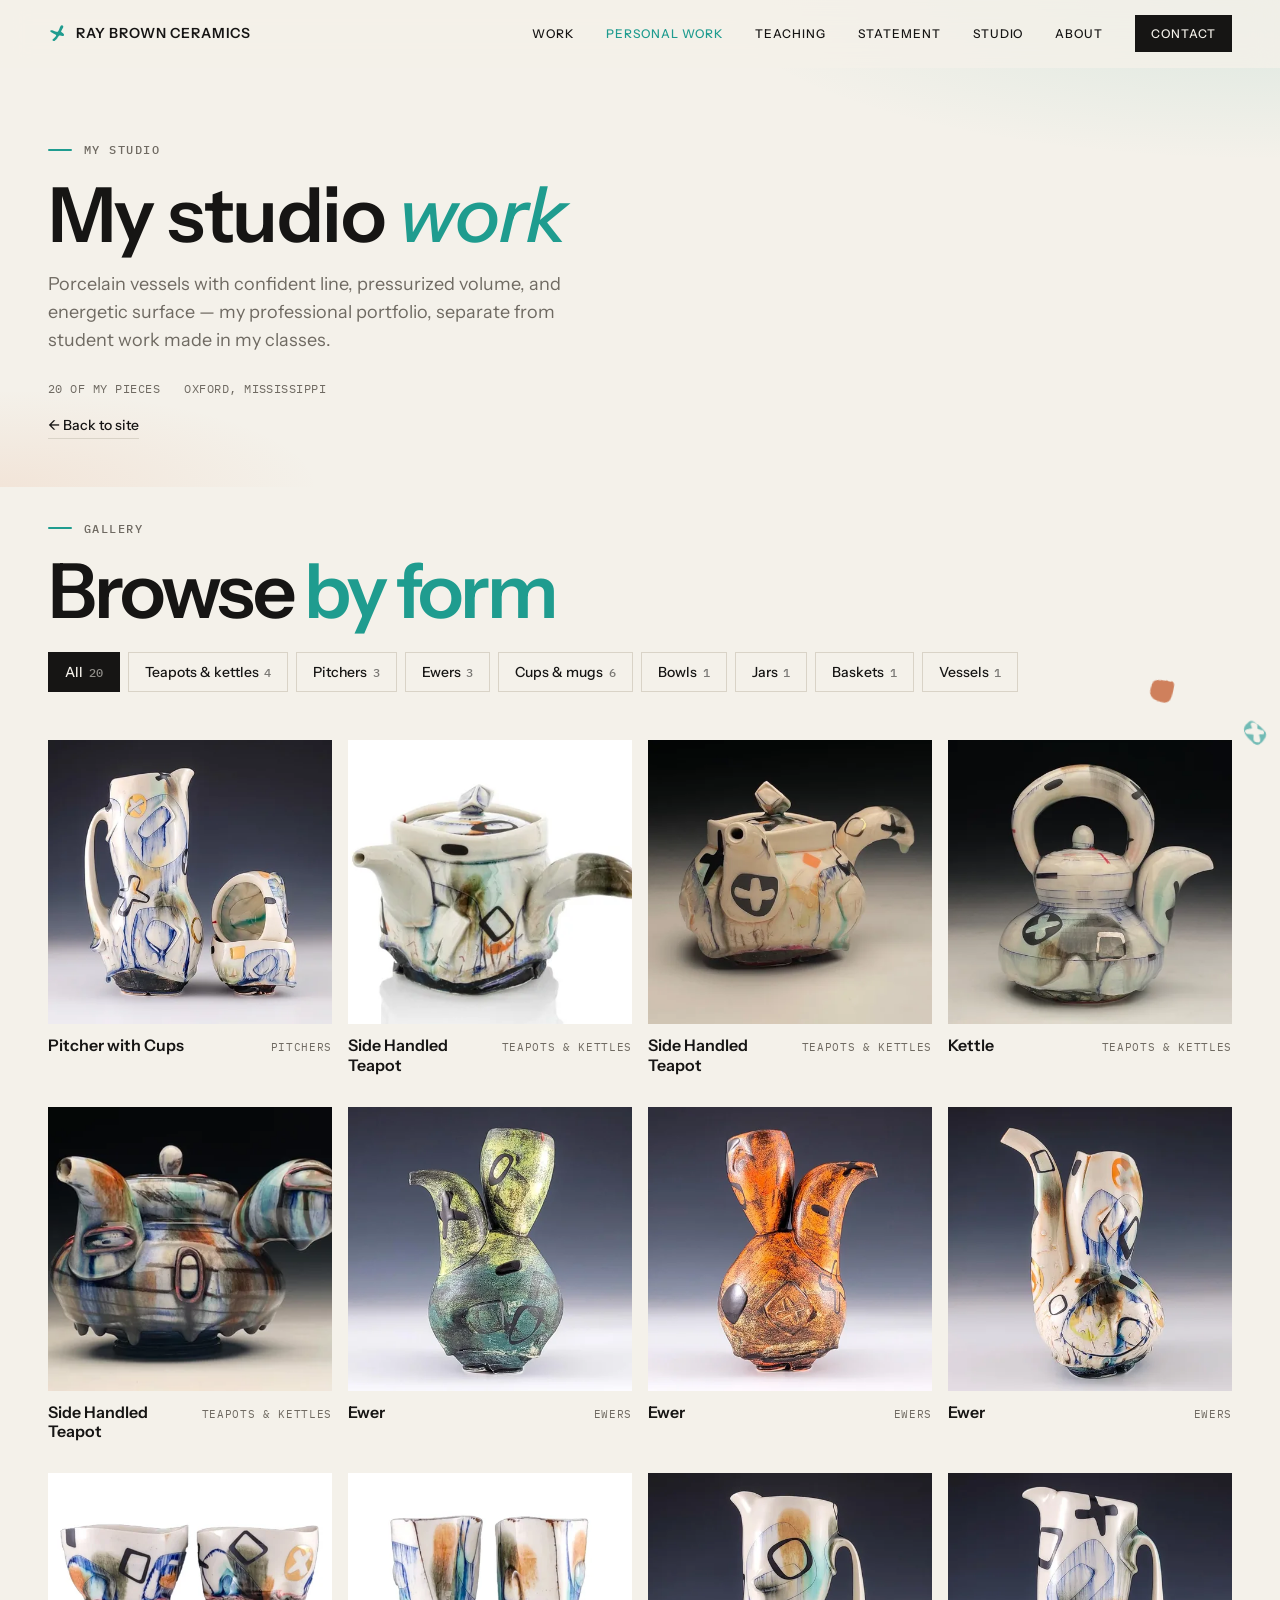
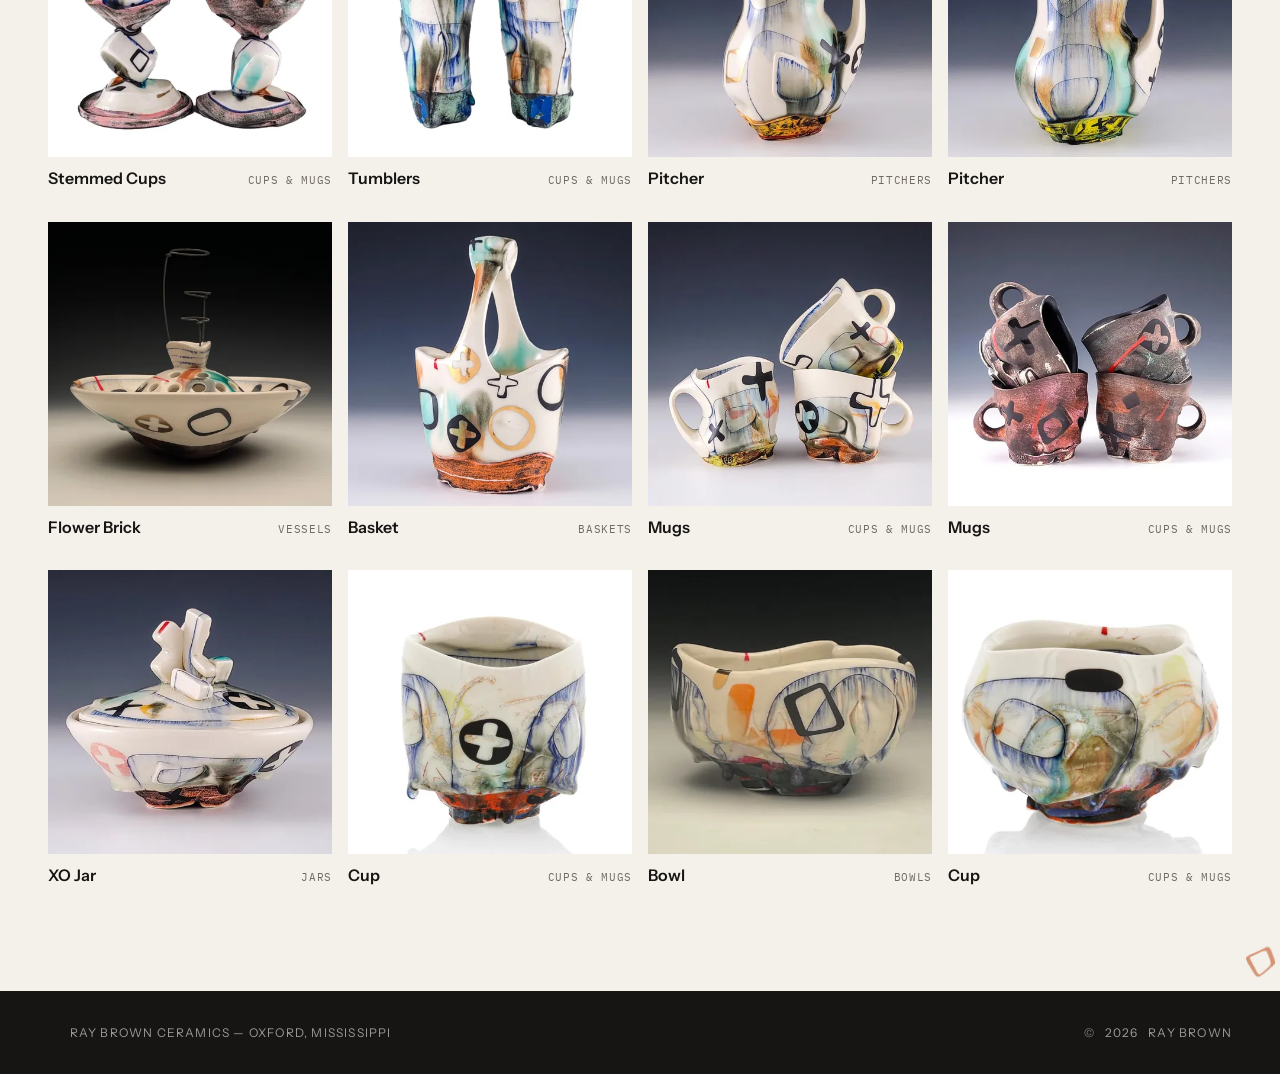
==== personal-work.html @ 922a2c8d "fix: point canonical and social meta at raybrownceramics.com Replace Vercel demo absolute URLs with " ====
<!DOCTYPE html>
<html lang="en">
  <head>
    <meta charset="utf-8" />
    <meta name="viewport" content="width=device-width, initial-scale=1" />
    <title>Personal Work — Ray Brown Ceramics</title>
    <meta name="description" content="My studio pottery — porcelain teapots, pitchers, ewers, cups, and vessels. Not student work. Oxford, Mississippi." />
    <link rel="canonical" href="https://www.raybrownceramics.com/personal-work.html" />
    <link rel="icon" href="favicon.ico" sizes="48x48" />
    <link rel="icon" href="assets/icons/favicon.svg" type="image/svg+xml" />
    <link rel="apple-touch-icon" href="assets/icons/apple-touch-icon.png" />
    <link rel="manifest" href="site.webmanifest" />
    <meta name="theme-color" content="#f4f1ea" />
    <meta property="og:type" content="website" />
    <meta property="og:site_name" content="Ray Brown Ceramics" />
    <meta property="og:title" content="Personal Work — Ray Brown Ceramics" />
    <meta property="og:description" content="My studio pottery — porcelain teapots, pitchers, ewers, cups, and vessels. Not student work. Oxford, Mississippi." />
    <meta property="og:url" content="https://www.raybrownceramics.com/personal-work.html" />
    <meta property="og:image" content="https://www.raybrownceramics.com/assets/social/og-image.jpg" />
    <meta name="twitter:card" content="summary_large_image" />
    <meta name="twitter:image" content="https://www.raybrownceramics.com/assets/social/og-image.jpg" />
    <link rel="preconnect" href="https://fonts.googleapis.com" />
    <link rel="preconnect" href="https://fonts.gstatic.com" crossorigin />
    <link
      href="https://fonts.googleapis.com/css2?family=Instrument+Sans:wght@400;500;600;700&family=IBM+Plex+Mono:wght@400;500&display=swap"
      rel="stylesheet"
    />
    <link rel="stylesheet" href="css/tokens.css" />
    <link rel="stylesheet" href="css/base.css" />
    <link rel="stylesheet" href="css/layout.css" />
    <link rel="stylesheet" href="css/work.css" />
    <link rel="stylesheet" href="css/sections.css" />
    <link rel="stylesheet" href="css/portfolio.css" />
    <link rel="stylesheet" href="css/motion.css" />
    <link rel="stylesheet" href="css/mobile.css" />
  </head>
  <body data-portfolio-page="personal">
    <svg width="0" height="0" class="sr-only" aria-hidden="true">
      <symbol id="icon-arrow-ne" viewBox="0 0 24 24">
        <path d="M7 17 17 7M9 7h8v8" fill="none" stroke="currentColor" stroke-width="2" stroke-linecap="square" />
      </symbol>
      <symbol id="icon-arrow-left" viewBox="0 0 24 24">
        <path d="M19 12H5m6-6-6 6 6 6" fill="none" stroke="currentColor" stroke-width="2" stroke-linecap="square" />
      </symbol>
      <symbol id="icon-arrow-right" viewBox="0 0 24 24">
        <path d="M5 12h14m-6-6 6 6-6 6" fill="none" stroke="currentColor" stroke-width="2" stroke-linecap="square" />
      </symbol>
      <symbol id="icon-close" viewBox="0 0 24 24">
        <path d="m6 6 12 12M18 6 6 18" fill="none" stroke="currentColor" stroke-width="2" stroke-linecap="square" />
      </symbol>
      <symbol id="ig-glyph" viewBox="0 0 24 24">
        <rect x="2.5" y="2.5" width="19" height="19" rx="5.5" fill="none" stroke="currentColor" stroke-width="2" />
        <circle cx="12" cy="12" r="4.4" fill="none" stroke="currentColor" stroke-width="2" />
        <circle cx="17.6" cy="6.4" r="1.25" fill="currentColor" />
      </symbol>
    </svg>

    <header class="site-header">
      <a class="brand" href="/">
        <svg class="mark" aria-hidden="true"><use href="assets/marks/marks.svg#rb-cross-1" /></svg>
        Ray Brown Ceramics
      </a>
      <button
        class="nav-toggle"
        type="button"
        aria-expanded="false"
        aria-controls="site-nav"
        aria-label="Open menu"
      >
        <span class="nav-toggle-bars" aria-hidden="true"></span>
      </button>
      <nav class="site-nav" id="site-nav" aria-label="Primary">
        <a href="/#work">Work</a>
        <a href="personal-work.html" class="is-current" aria-current="page">Personal Work</a>
        <a href="student-work.html">Teaching</a>
        <a href="/#statement">Statement</a>
        <a href="/#studio">Studio</a>
        <a href="/#about">About</a>
        <a class="nav-cta" href="/#contact">Contact</a>
      </nav>
    </header>

    <main id="top">
      <section class="portfolio-hero" aria-label="My studio work">
        <div class="section-inner">
          <p class="kicker reveal">My studio</p>
          <h1 class="portfolio-hero-title reveal">My studio <em>work</em></h1>
          <p class="portfolio-hero-lede reveal">
            Porcelain vessels with confident line, pressurized volume, and energetic
            surface — my professional portfolio, separate from student work made in my
            classes.
          </p>
          <div class="portfolio-meta reveal">
            <span><span data-portfolio-count>—</span> of my pieces</span>
            <span>Oxford, Mississippi</span>
          </div>
          <a class="portfolio-back reveal" href="/">← Back to site</a>
        </div>
      </section>

      <section class="section work portfolio-gallery" id="gallery" data-marks="6">
        <div class="section-inner">
          <div class="section-head">
            <div>
              <p class="kicker reveal">Gallery</p>
              <h2 class="section-title reveal">Browse <em>by form</em></h2>
            </div>
            <div class="filters reveal" role="group" aria-label="Filter personal work by form" data-filters></div>
          </div>
          <ul class="work-grid" data-work-grid></ul>
          <div class="work-progress" aria-hidden="true">
            <span class="work-progress-count" data-work-count>01 / 00</span>
            <span class="work-progress-bar"><span data-work-bar></span></span>
          </div>
        </div>
      </section>
    </main>

    <footer class="site-footer">
      <p>
        <svg class="mark mark--teal" aria-hidden="true"><use href="assets/marks/marks.svg#rb-cross-1" /></svg>
        Ray Brown Ceramics — Oxford, Mississippi
      </p>
      <p>&copy; <span id="year"></span> Ray Brown</p>
    </footer>

    <dialog class="lightbox" data-lightbox aria-label="Piece detail">
      <div class="lightbox-frame">
        <div class="lightbox-media" data-lightbox-media>
          <img data-lightbox-img alt="" />
          <button class="lightbox-btn lightbox-prev" type="button" data-lightbox-prev aria-label="Previous piece"><svg class="icon" aria-hidden="true"><use href="#icon-arrow-left" /></svg></button>
          <button class="lightbox-btn lightbox-next" type="button" data-lightbox-next aria-label="Next piece"><svg class="icon" aria-hidden="true"><use href="#icon-arrow-right" /></svg></button>
        </div>
        <div class="lightbox-info">
          <p class="kicker" data-lightbox-count></p>
          <h3 class="lightbox-title" data-lightbox-title></h3>
          <p class="lightbox-note" data-lightbox-note></p>
          <a class="btn btn-line" data-lightbox-inquire href="#">Inquire about this piece</a>
        </div>
        <button class="lightbox-btn lightbox-close" type="button" data-lightbox-close aria-label="Close"><svg class="icon" aria-hidden="true"><use href="#icon-close" /></svg></button>
      </div>
    </dialog>

    <script>
      document.getElementById("year").textContent = String(new Date().getFullYear());
    </script>
    <script type="module" src="js/portfolio-page.js"></script>
  </body>
</html>
---- css/tokens.css ----
:root {
  /* Porcelain ground + glaze accents sampled from the work */
  --color-cream: #f4f1ea;
  --color-cream-deep: #ebe6dc;
  --color-paper: #fbfaf7;
  --color-stone: #d9d3c7;
  --color-ink: #161514;
  --color-muted: #6f6a62;
  --color-navy: #232939;
  --color-navy-deep: #191d29;
  --color-teal: #1f9c8f;
  --color-teal-bright: #3cc4b4;
  --color-orange: #e0743a;
  --color-ochre: #e3b23c;
  --color-gold: #b8913a;
  --color-accent: var(--color-teal);

  /* Glaze colours sampled from the traced marks */
  --glaze-black: #27252c;
  --glaze-gold: #c4a050;
  --glaze-teal: #5db2ac;
  --glaze-orange: #c76a41;

  /* Studio backdrop from the product photography */
  --backdrop: linear-gradient(180deg, #232939 0%, #5c6277 45%, #a8aab9 72%, #d6d4df 100%);

  --font-sans: "Instrument Sans", "Helvetica Neue", Arial, sans-serif;
  --font-serif: var(--font-sans);
  --font-mono: "IBM Plex Mono", ui-monospace, Menlo, monospace;

  --space-1: 0.25rem;
  --space-2: 0.5rem;
  --space-3: 0.75rem;
  --space-4: 1rem;
  --space-5: 1.5rem;
  --space-6: 2rem;
  --space-7: 3rem;
  --space-8: 4.5rem;
  --space-9: 6.5rem;
  --space-10: 9rem;

  --text-xs: 0.75rem;
  --text-sm: 0.875rem;
  --text-base: 1rem;
  --text-md: 1.125rem;
  --text-lg: 1.375rem;
  --text-xl: clamp(1.6rem, 3vw, 2.1rem);
  --text-2xl: clamp(2.6rem, 6.5vw, 4.75rem);
  --text-hero: clamp(3.6rem, 11vw, 9.5rem);

  --gutter: clamp(1rem, 4vw, 3rem);
  --nav-height: 3.5rem;
  --content-max: 82rem;
  --measure: 36rem;
  --radius: 0px;
  --ease-out: cubic-bezier(0.16, 1, 0.3, 1);
  --duration: 900ms;
}

@media (min-width: 768px) {
  :root {
    --nav-height: 4.25rem;
  }
}
---- css/base.css ----
*,
*::before,
*::after {
  box-sizing: border-box;
}

/* Beat component display rules (e.g. .btn { display: flex }) */
[hidden] {
  display: none !important;
}

html {
  scroll-behavior: smooth;
  scroll-padding-top: var(--nav-height);
  -webkit-text-size-adjust: 100%;
}

@media (prefers-reduced-motion: reduce) {
  html {
    scroll-behavior: auto;
  }
}

body {
  margin: 0;
  min-height: 100vh;
  font-family: var(--font-sans);
  font-size: var(--text-base);
  line-height: 1.6;
  color: var(--color-ink);
  background: var(--color-cream);
  text-rendering: optimizeLegibility;
  -webkit-font-smoothing: antialiased;
  overflow-x: hidden;
}

img {
  display: block;
  max-width: 100%;
  height: auto;
}

a {
  color: inherit;
  text-decoration-thickness: 1px;
  text-underline-offset: 0.22em;
}

button {
  font: inherit;
  color: inherit;
  background: none;
  border: none;
  cursor: pointer;
  padding: 0;
}

h1,
h2,
h3,
p,
blockquote,
figure {
  margin: 0;
  font-weight: 400;
}

em {
  font-style: normal;
}

::selection {
  background: var(--color-teal-bright);
  color: var(--color-ink);
}

:focus-visible {
  outline: 2px solid var(--color-teal);
  outline-offset: 3px;
}

.sr-only {
  position: absolute;
  width: 1px;
  height: 1px;
  padding: 0;
  margin: -1px;
  overflow: hidden;
  clip: rect(0, 0, 0, 0);
  white-space: nowrap;
  border: 0;
}

/* Marks traced from Ray's own underglaze decoration (assets/marks/marks.svg) */
.mark {
  width: 1em;
  height: 1em;
  fill: currentColor;
  flex-shrink: 0;
  overflow: visible;
}

/* Stamp-in: a mark presses in from slightly larger and wipes on like a brush pass */
.mark[data-draw] {
  opacity: 0;
  scale: 1.35;
  clip-path: inset(0 100% 0 0);
  transition:
    opacity 500ms ease var(--draw-delay, 0ms),
    scale 900ms cubic-bezier(0.19, 1, 0.22, 1) var(--draw-delay, 0ms),
    clip-path 800ms cubic-bezier(0.77, 0, 0.18, 1) var(--draw-delay, 0ms);
}

.mark[data-draw].is-drawn {
  opacity: var(--o, 1);
  scale: 1;
  clip-path: inset(-10% -10% -10% -10%);
}

/* Slow drift once stamped — separate `translate` so it never fights transform */
.mark.is-floating {
  animation: mark-float var(--float-dur, 9s) ease-in-out var(--float-delay, 0s) infinite alternate;
}

@keyframes mark-float {
  from { translate: 0 0; }
  to { translate: 0 -10px; }
}

@media (prefers-reduced-motion: reduce) {
  .mark[data-draw] {
    opacity: var(--o, 1);
    scale: 1;
    clip-path: none;
    transition: none;
  }

  .mark.is-floating {
    animation: none;
  }
}

.mark--teal { color: var(--color-teal-bright); }
.mark--orange { color: var(--color-orange); }
.mark--gold { color: var(--color-ochre); }
.mark--ink { color: var(--color-ink); }
.mark--cream { color: var(--color-cream); }
.mark--red { color: #d8392b; }
.mark--navy { color: var(--color-navy); }

/* Scattered mark fields — generated by js/marks.js, kept to the margins */
.mark-field {
  position: absolute;
  inset: 0;
  z-index: 0;
  pointer-events: none;
  overflow: hidden;
}

.mark-field {
  /* free space beside the content column, and the section's own padding */
  --lane: max(var(--gutter), (100% - var(--content-max)) / 2);
  --pad: var(--field-pad, var(--space-9));
}

.mark-field .mark {
  position: absolute;
  width: var(--s);
  height: var(--s);
  opacity: var(--o, 1);
  transform: translate3d(0, calc(var(--shift, 0px) * var(--d)), 0) rotate(calc(var(--r) + var(--spin, 0deg) * var(--d)));
}

.mark-field .mark[data-zone="left"],
.mark-field .mark[data-zone="right"] {
  top: calc(var(--pad) + (100% - 2 * var(--pad)) * var(--gy));
}

.mark-field .mark[data-zone="left"] { left: max(0px, (var(--lane) - var(--s)) * var(--gx)); }
.mark-field .mark[data-zone="right"] { right: max(0px, (var(--lane) - var(--s)) * var(--gx)); }

.mark-field .mark[data-zone="top"],
.mark-field .mark[data-zone="bottom"] {
  left: calc(var(--lane) + (100% - 2 * var(--lane) - var(--s)) * var(--gx));
}

.mark-field .mark[data-zone="top"] { top: calc(0.75rem + (var(--pad) - var(--s) - 1.5rem) * var(--gy)); }
.mark-field .mark[data-zone="bottom"] { bottom: calc(0.75rem + (var(--pad) - var(--s) - 1.5rem) * var(--gy)); }

/* Phones: positions are computed by layoutMarks() so they never touch content */
.mark-field .mark[data-zone="free"] {
  width: calc(var(--s) * 0.8);
  height: calc(var(--s) * 0.8);
}


.mark[hidden] {
  display: none;
}



.has-field {
  position: relative;
  isolation: isolate;
}

.has-field > .section-inner,
.has-field > .hero-inner {
  position: relative;
  z-index: 1;
}

/* Drawn UI icons (arrows, close) — never emoji */
.icon {
  width: 1em;
  height: 1em;
  flex-shrink: 0;
  vertical-align: -0.125em;
}
---- css/layout.css ----
.site-header {
  position: fixed;
  inset: 0 0 auto;
  z-index: 40;
  height: var(--nav-height);
  display: flex;
  align-items: center;
  justify-content: space-between;
  padding: 0 var(--gutter);
  background: color-mix(in srgb, var(--color-cream) 82%, transparent);
  backdrop-filter: blur(14px) saturate(1.2);
  -webkit-backdrop-filter: blur(14px) saturate(1.2);
  border-bottom: 1px solid transparent;
  transition: border-color 400ms ease;
}

.site-header.is-scrolled {
  border-bottom-color: var(--color-stone);
}

.brand {
  display: inline-flex;
  align-items: center;
  gap: 0.6rem;
  font-size: var(--text-sm);
  font-weight: 600;
  letter-spacing: 0.06em;
  text-transform: uppercase;
  text-decoration: none;
}

.brand .mark {
  font-size: 1.15rem;
  color: var(--color-teal);
  transition: transform 600ms var(--ease-out);
}

.brand:hover .mark {
  transform: rotate(90deg);
}

.nav-toggle {
  width: 44px;
  height: 44px;
  display: inline-flex;
  align-items: center;
  justify-content: center;
  margin-right: -0.5rem;
}

.nav-toggle-bars {
  position: relative;
  width: 1.2rem;
  height: 1.5px;
  background: var(--color-ink);
}

.nav-toggle-bars::before,
.nav-toggle-bars::after {
  content: "";
  position: absolute;
  left: 0;
  width: 100%;
  height: 1.5px;
  background: var(--color-ink);
  transition: transform 250ms var(--ease-out);
}

.nav-toggle-bars::before { top: -6px; }
.nav-toggle-bars::after { top: 6px; }

.nav-toggle[aria-expanded="true"] .nav-toggle-bars { background: transparent; }
.nav-toggle[aria-expanded="true"] .nav-toggle-bars::before { transform: translateY(6px) rotate(45deg); }
.nav-toggle[aria-expanded="true"] .nav-toggle-bars::after { transform: translateY(-6px) rotate(-45deg); }

.site-nav {
  position: fixed;
  inset: var(--nav-height) 0 auto;
  background: var(--color-cream);
  border-bottom: 1px solid var(--color-stone);
  padding: var(--space-5) var(--gutter) var(--space-6);
  display: none;
  flex-direction: column;
  gap: var(--space-2);
}

.site-nav.is-open {
  display: flex;
}

.site-nav a {
  font-size: var(--text-sm);
  font-weight: 500;
  letter-spacing: 0.08em;
  text-transform: uppercase;
  text-decoration: none;
  min-height: 44px;
  display: inline-flex;
  align-items: center;
  transition: color 200ms ease;
}

.site-nav a:hover,
.site-nav a.is-current {
  color: var(--color-teal);
}

@media (min-width: 768px) {
  .nav-toggle {
    display: none;
  }

  .site-nav {
    position: static;
    display: flex;
    flex-direction: row;
    align-items: center;
    gap: var(--space-6);
    padding: 0;
    background: transparent;
    border: none;
  }

  .site-nav a {
    min-height: auto;
    font-size: var(--text-xs);
  }

  .site-nav .nav-cta {
    padding: 0.55rem 1rem;
    border-radius: 0;
    background: var(--color-ink);
    color: var(--color-cream);
  }

  .site-nav .nav-cta:hover {
    background: var(--color-teal);
    color: var(--color-cream);
  }
}

.section {
  padding: var(--space-9) var(--gutter);
}

.section-inner {
  max-width: var(--content-max);
  margin: 0 auto;
}

.section-head {
  display: flex;
  flex-wrap: wrap;
  align-items: flex-end;
  justify-content: space-between;
  gap: var(--space-5) var(--space-7);
  margin-bottom: var(--space-7);
}

.kicker {
  display: flex;
  align-items: center;
  gap: var(--space-3);
  font-family: var(--font-mono);
  font-size: var(--text-xs);
  font-weight: 500;
  letter-spacing: 0.12em;
  text-transform: uppercase;
  color: var(--color-muted);
  margin-bottom: var(--space-4);
}

.kicker::before {
  content: "";
  width: 1.5rem;
  height: 2px;
  border-radius: 2px;
  background: var(--color-teal);
}

.section-title {
  font-size: var(--text-2xl);
  font-weight: 600;
  letter-spacing: -0.045em;
  line-height: 0.98;
}

.section-title em {
  color: var(--color-teal);
}

.section-lede {
  max-width: 30rem;
  margin-top: var(--space-4);
  color: var(--color-muted);
}

.btn {
  text-transform: uppercase;
  letter-spacing: 0.08em;
  font-size: var(--text-xs) !important;
  display: inline-flex;
  align-items: center;
  justify-content: center;
  gap: 0.5rem;
  min-height: 48px;
  padding: 0.7rem 1.4rem;
  border-radius: 0;
  border: 1.5px solid var(--color-ink);
  font-size: var(--text-sm);
  font-weight: 500;
  letter-spacing: 0.01em;
  text-decoration: none;
  transition: background 250ms ease, color 250ms ease, border-color 250ms ease, transform 250ms var(--ease-out);
}

.btn:hover {
  transform: translateY(-2px);
}

.btn-solid {
  background: var(--color-ink);
  color: var(--color-cream);
}

.btn-solid:hover {
  background: var(--color-teal);
  border-color: var(--color-teal);
}

.btn-line:hover {
  background: var(--color-ink);
  color: var(--color-cream);
}

.site-footer {
  display: flex;
  flex-wrap: wrap;
  justify-content: space-between;
  gap: var(--space-3);
  padding: var(--space-6) var(--gutter);
  background: var(--color-ink);
  color: color-mix(in srgb, var(--color-cream) 60%, transparent);
  font-size: var(--text-xs);
  letter-spacing: 0.1em;
  text-transform: uppercase;
}

.site-footer p {
  display: inline-flex;
  align-items: center;
  gap: 0.6rem;
}

@media (max-width: 599px) {
  .btn {
    min-height: 44px;
    padding: 0.6rem 1rem;
  }

  .hero-actions {
    flex-wrap: nowrap;
    gap: var(--space-2);
  }

  .hero-actions .btn {
    flex: 1 1 auto;
    white-space: nowrap;
    padding-inline: 0.75rem;
  }

  .section {
    padding-block: var(--space-8);
  }
}
---- css/work.css ----
.filters {
  display: flex;
  flex-wrap: wrap;
  gap: var(--space-2);
}

.filter {
  min-height: 40px;
  padding: 0.45rem 1rem;
  border-radius: 0;
  border: 1.5px solid var(--color-stone);
  font-size: var(--text-sm);
  font-weight: 500;
  transition: border-color 200ms ease, background 200ms ease, color 200ms ease;
}

.filter:hover {
  border-color: var(--color-ink);
}

.filter[aria-pressed="true"] {
  background: var(--color-ink);
  border-color: var(--color-ink);
  color: var(--color-cream);
}

.filter-count {
  font-family: var(--font-mono);
  margin-left: 0.35rem;
  font-size: 0.85em;
  opacity: 0.55;
  font-variant-numeric: tabular-nums;
}

/* Tiles stay ≤ ~400 CSS px so 800px sources render sharp on retina */
.work-grid {
  list-style: none;
  margin: 0;
  padding: 0;
  display: grid;
  grid-template-columns: repeat(auto-fill, minmax(min(100%, 15rem), 1fr));
  gap: var(--space-6) var(--space-4);
}

.work-item[hidden] {
  display: none;
}

.work-more {
  display: none;
  justify-content: center;
  margin-top: var(--space-7);
}

/* First two rows until asked for more (eight pieces at every width) */
.work-grid.is-clipped .work-item:nth-child(n + 9) {
  display: none;
}

.work-grid.is-clipped + .work-more {
  display: flex;
}

@media (min-width: 900px) {
  .work-grid {
    grid-template-columns: repeat(4, minmax(0, 1fr));
  }
}

@media (max-width: 767px) {
  /* Mobile: compact two-up grid, first eight pieces until asked for more */
  .work-grid {
    grid-template-columns: 1fr 1fr;
    gap: var(--space-5) var(--space-3);
  }

  .work-meta {
    flex-direction: column;
    gap: 0.15rem;
    padding-top: var(--space-2);
  }

  .work-title {
    font-size: var(--text-sm);
  }

  .work-thumb::after {
    display: none;
  }

  /* Filters scroll sideways instead of stacking */
  .section-head:has(.filters) {
    margin-bottom: var(--space-5);
  }

  .filters {
    flex-wrap: nowrap;
    overflow-x: auto;
    overflow-y: hidden;
    width: calc(100% + 2 * var(--gutter));
    margin-inline: calc(var(--gutter) * -1);
    padding-inline: var(--gutter);
    scrollbar-width: none;
  }

  .filters::-webkit-scrollbar {
    display: none;
  }

  .filter {
    flex-shrink: 0;
  }
}

.work-card {
  display: block;
  width: 100%;
  text-align: left;
}

.work-thumb {
  position: relative;
  aspect-ratio: 1;
  overflow: hidden;
  border-radius: var(--radius);
  background: var(--backdrop);
}

.work-thumb.is-light {
  background: var(--color-paper);
}

.work-thumb img {
  width: 100%;
  height: 100%;
  object-fit: cover;
  transition: transform 900ms var(--ease-out);
}

.work-thumb.is-light img {
  object-fit: contain;
  padding: 6%;
}

.work-thumb::after {
  content: "View";
  position: absolute;
  right: 0.75rem;
  bottom: 0.75rem;
  padding: 0.35rem 0.8rem;
  border-radius: 0;
  background: var(--color-cream);
  font-size: var(--text-xs);
  font-weight: 500;
  letter-spacing: 0.06em;
  opacity: 0;
  transform: translateY(6px);
  transition: opacity 300ms ease, transform 400ms var(--ease-out);
}

.work-card:hover .work-thumb img,
.work-card:focus-visible .work-thumb img {
  transform: scale(1.045);
}

.work-card:hover .work-thumb::after,
.work-card:focus-visible .work-thumb::after {
  opacity: 1;
  transform: none;
}

.work-meta {
  display: flex;
  justify-content: space-between;
  align-items: baseline;
  gap: var(--space-3);
  padding-top: var(--space-3);
}

.work-title {
  font-weight: 600;
  font-size: var(--text-base);
  line-height: 1.2;
}

.work-cat {
  font-family: var(--font-mono);
  font-size: 0.6875rem;
  letter-spacing: 0.06em;
  text-transform: uppercase;
  color: var(--color-muted);
  white-space: nowrap;
}

/* Lightbox */
.lightbox {
  width: min(100% - 2rem, 70rem);
  max-height: calc(100dvh - 2rem);
  padding: 0;
  border: none;
  border-radius: 4px;
  background: var(--color-cream);
  color: var(--color-ink);
  overflow: visible;
}

.lightbox::backdrop {
  background: rgba(22, 21, 20, 0.82);
  backdrop-filter: blur(6px);
}

.lightbox[open] {
  animation: pop-in 450ms var(--ease-out);
}

.lightbox-frame {
  position: relative;
  display: grid;
  max-height: calc(100dvh - 2rem);
  overflow: auto;
}

.lightbox-media {
  position: relative;
  background: var(--backdrop);
  display: grid;
  place-items: center;
}

.lightbox-media.is-light {
  background: var(--color-paper);
}

.lightbox-media img {
  width: 100%;
  max-width: 800px;
  max-height: min(78dvh, 800px);
  object-fit: contain;
}

.lightbox-info {
  padding: var(--space-6);
  display: flex;
  flex-direction: column;
  align-items: flex-start;
  gap: var(--space-3);
}

.lightbox-info .kicker {
  margin-bottom: 0;
}

.lightbox-title {
  font-weight: 600;
  font-size: var(--text-xl);
  letter-spacing: -0.03em;
  line-height: 1;
}

.lightbox-note {
  color: var(--color-muted);
  margin-bottom: var(--space-4);
}

.lightbox-btn {
  position: absolute;
  z-index: 2;
  width: 44px;
  height: 44px;
  display: grid;
  place-items: center;
  border-radius: 50%;
  background: var(--color-cream);
  color: var(--color-ink);
  font-size: 1.05rem;
  box-shadow: 0 6px 20px -8px rgba(0, 0, 0, 0.4);
  transition: background 200ms ease, color 200ms ease;
}

.lightbox-btn:hover {
  background: var(--color-ink);
  color: var(--color-cream);
}

.lightbox-close { top: 0.75rem; right: 0.75rem; }
.lightbox-prev,
.lightbox-next { top: calc(50% - 22px); }
.lightbox-prev { left: 0.75rem; }
.lightbox-next { right: 0.75rem; }

@media (min-width: 860px) {
  .lightbox-frame {
    grid-template-columns: minmax(0, 1.6fr) minmax(16rem, 1fr);
  }

  .lightbox-info {
    justify-content: flex-end;
    padding: var(--space-7) var(--space-6);
  }
}

@keyframes pop-in {
  from {
    opacity: 0;
    transform: translateY(12px) scale(0.985);
  }
}
---- css/sections.css ----
/* Statement — set on the studio backdrop navy so it reads as one room with the photos */
.statement {
  position: relative;
  background: var(--color-navy);
  color: var(--color-cream);
  overflow: hidden;
}

.statement .section-inner {
  position: relative;
}

.statement .kicker {
  color: color-mix(in srgb, var(--color-cream) 55%, transparent);
}

.statement .kicker::before {
  background: var(--color-teal-bright);
}

.statement-quote {
  max-width: 20ch;
  font-size: clamp(2.2rem, 5.2vw, 4.25rem);
  font-weight: 600;
  line-height: 1.02;
  letter-spacing: -0.045em;
  margin-bottom: var(--space-8);
}

/* Scroll-lit quote: words brighten as the passage moves up the screen */
.statement-quote .word {
  color: color-mix(in srgb, var(--color-cream) 22%, transparent);
  transition: color 450ms ease;
}

.statement-quote .word.is-lit {
  color: var(--color-cream);
}

.statement-quote em .word.is-lit {
  color: var(--color-teal-bright);
}

.statement-quote em {
  color: var(--color-teal-bright);
}

.statement-body {
  display: grid;
  gap: var(--space-5);
  max-width: 64rem;
  margin-left: auto;
  font-size: var(--text-md);
  color: color-mix(in srgb, var(--color-cream) 74%, transparent);
}

@media (min-width: 860px) {
  .statement-body {
    grid-template-columns: 1fr 1fr;
    gap: var(--space-7);
    max-width: 52rem;
  }
}

/* About */
.about {
  background: var(--color-cream-deep);
}

.about-grid {
  display: grid;
  gap: var(--space-8);
}

.about .section-title {
  margin-bottom: var(--space-6);
}

.about-bio {
  max-width: var(--measure);
  display: grid;
  gap: var(--space-4);
  font-size: var(--text-md);
}

.about-media {
  position: relative;
  max-width: 26rem;
  padding-bottom: var(--space-8);
}

.about-portrait img {
  width: 100%;
  border-radius: var(--radius);
  box-shadow: 0 40px 80px -40px rgba(22, 21, 20, 0.45);
}

.about-inset {
  position: absolute;
  right: -2.5rem;
  bottom: 0;
  width: 12rem;
  padding: 0.5rem 0.5rem 0.75rem;
  background: var(--color-paper);
  border-radius: var(--radius);
  box-shadow: 0 24px 50px -24px rgba(22, 21, 20, 0.5);
  transform: rotate(3deg);
}

.about-inset figcaption {
  padding-top: 0.5rem;
  font-size: 0.6875rem;
  line-height: 1.4;
  color: var(--color-muted);
}

.about-mark {
  position: absolute;
  top: -1.25rem;
  left: -1.25rem;
  width: 3rem;
  height: 3rem;
  stroke-width: 3.5;
}

.cv {
  list-style: none;
  margin: var(--space-7) 0 0;
  padding: 0;
}

.cv li {
  display: grid;
  grid-template-columns: 4.5rem 1fr;
  gap: var(--space-4);
  padding: var(--space-4) 0;
  border-top: 1px solid var(--color-stone);
  line-height: 1.4;
  transition: padding-left 400ms var(--ease-out);
}

.cv li:last-child {
  border-bottom: 1px solid var(--color-stone);
}

.cv li:hover {
  padding-left: var(--space-2);
}

.cv-year {
  font-family: var(--font-mono);
  font-size: var(--text-xs);
  font-weight: 500;
  letter-spacing: 0.06em;
  text-transform: uppercase;
  color: var(--color-teal);
  padding-top: 0.2em;
}

@media (max-width: 599px) {
  .about-inset {
    right: 0;
    width: 9.5rem;
  }

  .about-mark {
    left: -0.5rem;
  }
}

@media (min-width: 960px) {
  .about-grid {
    grid-template-columns: minmax(0, 26rem) 1fr;
    gap: var(--space-9);
    align-items: start;
  }

  .about-media {
    position: sticky;
    top: calc(var(--nav-height) + var(--space-6));
  }
}

/* Contact */
.contact {
  text-align: center;
  padding-block: var(--space-10);
}

.contact .kicker {
  justify-content: center;
}

.contact-title {
  font-size: clamp(3.5rem, 11vw, 8rem);
  font-weight: 700;
  letter-spacing: -0.06em;
  line-height: 0.9;
  margin-bottom: var(--space-5);
}

.contact-title em {
  color: var(--color-teal);
}

.contact-copy {
  max-width: 30rem;
  margin: 0 auto var(--space-7);
  color: var(--color-muted);
  font-size: var(--text-md);
}

.contact-email {
  display: inline-block;
  font-weight: 500;
  letter-spacing: -0.03em;
  font-size: clamp(1.5rem, 4.4vw, 2.75rem);
  line-height: 1.1;
  text-decoration: none;
  background: linear-gradient(var(--color-teal-bright), var(--color-teal-bright)) 0 92% / 100% 0.12em no-repeat;
  transition: background-size 500ms var(--ease-out), color 300ms ease;
  overflow-wrap: anywhere;
}

.contact-email:hover {
  background-size: 100% 0.5em;
}

.contact-links {
  display: flex;
  justify-content: center;
  flex-wrap: wrap;
  gap: var(--space-6);
  margin-top: var(--space-7);
  font-size: var(--text-sm);
  font-weight: 500;
  letter-spacing: 0.08em;
  text-transform: uppercase;
}

.contact-links a {
  text-decoration: none;
  min-height: 44px;
  display: inline-flex;
  align-items: center;
}

.contact-links a:hover {
  color: var(--color-teal);
}

/* Kiln mosaic: its own section, visually continuous with Studio on desktop */
.kiln-page {
  background: var(--color-paper);
  padding-top: 0;
}

.kiln-page .kiln {
  margin-top: 0;
}

/* Highlights (CV): continues the About band */
.highlights {
  background: var(--color-cream-deep);
  padding-top: 0;
}

.highlights .section-title {
  margin-bottom: var(--space-6);
}

.highlights .cv {
  margin: 0;
}

@media (min-width: 960px) {
  .highlights .cv {
    columns: 2;
    column-gap: var(--space-8);
  }

  .highlights .cv li {
    break-inside: avoid;
  }
}

.contact-links a {
  gap: 0.5rem;
}

.contact-links a .icon {
  width: 0.85em;
  height: 0.85em;
}

/* These bands sit flush under the previous section on desktop, so there's no
   top padding for marks to live in */
@media (min-width: 768px) {
  .kiln-page .mark[data-zone="top"],
  .highlights .mark[data-zone="top"] {
    display: none;
  }
}
---- css/portfolio.css ----
/* Dedicated Personal / Student portfolio pages */

.portfolio-hero {
  padding: calc(var(--nav-height) + var(--space-8)) var(--gutter) var(--space-7);
  background:
    radial-gradient(ellipse 80% 60% at 100% 0%, color-mix(in srgb, var(--color-teal) 12%, transparent), transparent 55%),
    radial-gradient(ellipse 50% 40% at 0% 100%, color-mix(in srgb, var(--color-orange) 10%, transparent), transparent 50%),
    var(--color-cream);
}

/* Teaching page: cooler band so it doesn’t read like Personal Work */
.portfolio-hero--teaching {
  background:
    radial-gradient(ellipse 70% 55% at 0% 0%, color-mix(in srgb, var(--color-navy) 10%, transparent), transparent 55%),
    radial-gradient(ellipse 55% 45% at 100% 100%, color-mix(in srgb, var(--color-teal) 14%, transparent), transparent 50%),
    var(--color-cream-deep);
}

.portfolio-hero--teaching .portfolio-hero-lede strong {
  font-weight: 600;
  color: var(--color-ink);
}

.portfolio-hero .section-inner {
  max-width: var(--content-max);
  margin: 0 auto;
}

.portfolio-hero-title {
  font-size: var(--text-2xl);
  font-weight: 600;
  letter-spacing: -0.02em;
  line-height: 1.05;
  margin: 0 0 var(--space-4);
}

.portfolio-hero-title em {
  font-style: italic;
  font-weight: 500;
  color: var(--color-teal);
}

.portfolio-hero-lede {
  max-width: 36rem;
  color: var(--color-muted);
  font-size: var(--text-md);
  line-height: 1.55;
  margin: 0 0 var(--space-5);
}

.portfolio-meta {
  display: flex;
  flex-wrap: wrap;
  gap: var(--space-3) var(--space-5);
  font-family: var(--font-mono);
  font-size: var(--text-xs);
  letter-spacing: 0.04em;
  text-transform: uppercase;
  color: var(--color-muted);
}

.portfolio-gallery {
  padding-top: var(--space-6);
  padding-bottom: var(--space-9);
}

.portfolio-gallery .work-more {
  display: none !important;
}

.portfolio-gallery .work-progress {
  display: none;
}

/* Small native embeds: contain, never stretch soft pixels */
.work-thumb.is-native-small {
  display: flex;
  align-items: center;
  justify-content: center;
  background: var(--color-cream-deep);
}

.work-thumb.is-native-small img {
  object-fit: contain;
  width: auto;
  height: auto;
  max-width: 100%;
  max-height: 100%;
}

.lightbox-media.is-native-small {
  display: flex;
  align-items: center;
  justify-content: center;
  background: var(--color-cream-deep);
}

.lightbox-media.is-native-small img {
  object-fit: contain;
  width: auto;
  height: auto;
  max-width: min(100%, 420px);
  max-height: min(70vh, 420px);
}

.portfolio-back {
  display: inline-flex;
  align-items: center;
  gap: 0.4rem;
  margin-top: var(--space-4);
  font-size: var(--text-sm);
  font-weight: 500;
  color: var(--color-ink);
  text-decoration: none;
  border-bottom: 1.5px solid var(--color-stone);
  padding-bottom: 0.1rem;
  transition: border-color 200ms ease;
}

.portfolio-back:hover {
  border-color: var(--color-ink);
}

@media (max-width: 767px) {
  /* Portfolio pages are long galleries — don't force one-section-per-viewport */
  body[data-portfolio-page] main > section {
    min-height: 0;
    justify-content: flex-start;
  }

  .portfolio-hero {
    padding-top: calc(var(--nav-height) + var(--space-6));
    padding-bottom: var(--space-5);
  }

  .portfolio-gallery {
    min-height: auto;
    padding-top: var(--space-5);
  }

  .portfolio-gallery .section-inner {
    padding-bottom: var(--space-7);
  }
}
---- css/motion.css ----
.reveal {
  opacity: 0;
  transform: translateY(1.75rem);
  transition:
    opacity 900ms var(--ease-out),
    transform 1100ms cubic-bezier(0.19, 1, 0.22, 1);
  transition-delay: calc(var(--stagger, 0) * 80ms);
}

.reveal.is-visible {
  opacity: 1;
  transform: none;
}

/* Cards rise into place as they enter the viewport */
.work-item,
.kiln-item,
.reel {
  opacity: 0;
  transform: translateY(2.5rem);
  transition:
    opacity 900ms var(--ease-out),
    transform 1200ms cubic-bezier(0.19, 1, 0.22, 1);
  transition-delay: calc(var(--stagger, 0) * 60ms);
}

.is-visible.work-item,
.is-visible.kiln-item,
.is-visible.reel {
  opacity: 1;
  transform: none;
}

/* Develop: photos resolve from soft and desaturated to sharp, like a print coming up */
img[data-develop] {
  opacity: 0;
  filter: blur(18px) saturate(0.4);
  scale: 1.06;
  transition:
    opacity 700ms ease,
    filter 1300ms cubic-bezier(0.19, 1, 0.22, 1),
    scale 1600ms cubic-bezier(0.19, 1, 0.22, 1),
    transform 900ms cubic-bezier(0.19, 1, 0.22, 1);
}

img[data-develop].is-loaded {
  opacity: 1;
  filter: none;
  scale: 1;
}

/* Placeholder sheen while a photo is still on its way */
.work-thumb,
.hero-tile,
.kiln-thumb,
.reel-poster,
.lightbox-media {
  position: relative;
}

.work-thumb:has(img:not(.is-loaded))::before,
.hero-tile:has(img:not(.is-loaded))::before,
.kiln-thumb:has(img:not(.is-loaded))::before,
.reel-poster:has(img:not(.is-loaded))::before {
  content: "";
  position: absolute;
  inset: 0;
  z-index: 1;
  background: linear-gradient(100deg, transparent 30%, rgba(255, 255, 255, 0.16) 50%, transparent 70%) 0 0 / 250% 100%;
  animation: sheen 1.6s linear infinite;
}

@keyframes sheen {
  from { background-position: 120% 0; }
  to { background-position: -120% 0; }
}

@media (prefers-reduced-motion: reduce) {
  .reveal,
  .work-item,
  .kiln-item,
  .reel,
  img[data-develop] {
    opacity: 1;
    transform: none;
    filter: none;
    scale: 1;
    transition: none;
  }
}
---- css/mobile.css ----
/*
 * Phones: every section is a full-screen page, so the next one never peeks in.
 * Plain native scrolling — no snapping.
 */
@media (max-width: 767px) {
  html {
    scroll-padding-top: 0;
  }

  /* A smaller, airier scale for phones */
  :root {
    --gutter: 1.25rem;
    --nav-height: 3.25rem;
    --text-xs: 0.6875rem;
    --text-sm: 0.8125rem;
    --text-base: 0.9375rem;
    --text-md: 1rem;
    --text-lg: 1.125rem;
    --text-xl: 1.375rem;
  }

  body {
    font-size: var(--text-base);
    line-height: 1.55;
  }

  .brand {
    font-size: 0.75rem;
    gap: 0.5rem;
  }

  .kicker {
    font-size: 0.625rem;
    margin-bottom: var(--space-3);
  }

  .kicker::before {
    width: 1.1rem;
  }

  .btn,
  .hero-actions .btn {
    min-height: 40px;
    padding: 0.5rem 0.95rem;
    font-size: 0.6875rem !important;
    flex: 0 0 auto;
  }

  .ticker {
    padding: 0.65rem 0;
    font-size: 0.625rem;
  }

  .site-footer {
    font-size: 0.625rem;
    padding: var(--space-5) var(--gutter);
  }

  main > section {
    min-height: 100svh;
    display: flex;
    flex-direction: column;
    justify-content: center;
    padding: calc(var(--nav-height) + var(--space-5)) var(--gutter) var(--space-6);
  }

  main > section > .section-inner {
    width: 100%;
  }

  .section-title {
    font-size: clamp(1.85rem, 8.4vw, 2.25rem);
  }

  .hero-title {
    font-size: clamp(2.6rem, 12.5vw, 3.1rem);
    margin-bottom: var(--space-4);
  }

  .hero-lede {
    font-size: var(--text-sm);
    max-width: 19rem;
  }

  .section-head {
    margin-bottom: var(--space-5);
  }

  /* Hero fills the first screen with the ticker pinned to its foot */
  .hero {
    min-height: calc(100svh - 2.2rem);
    justify-content: space-between;
    padding-bottom: var(--space-5);
  }

  /* copy and strip sit together, centred in the first screen */
  .hero-inner {
    flex: 1;
    align-content: center;
    gap: var(--space-8);
  }

  .hero-marks .mark[data-zone="free"] {
    width: 2.2rem;
    height: 2.2rem;
  }

  .hero-wall {
    --tile: 9rem;
  }

  .hero-marks {
    display: block;
  }


  /* Selected work: one piece per slide */
  .work .section-head {
    margin-bottom: var(--space-4);
  }

  .work-grid,
  .work-grid.is-clipped {
    display: grid;
    grid-template-columns: none;
    grid-auto-flow: column;
    grid-auto-columns: 66vw;
    gap: var(--space-3);
    /* sideways only: vertical swipes always go to the page */
    overflow-x: auto;
    overflow-y: hidden;
    overscroll-behavior-x: contain;
    touch-action: pan-x pan-y;
    scroll-snap-type: x mandatory;
    scroll-padding-inline: var(--gutter);
    width: calc(100% + 2 * var(--gutter));
    margin-inline: calc(var(--gutter) * -1);
    padding-inline: var(--gutter);
    scrollbar-width: none;
  }

  .work-grid::-webkit-scrollbar {
    display: none;
  }

  .work-grid.is-clipped .work-item:nth-child(n + 9) {
    display: block;
  }

  /* fade only inside the slider — a slide-up would make it taller than its frame */
  .work-item,
  .work-item.is-visible {
    scroll-snap-align: start;
    transform: none;
  }

  .work-item[hidden] {
    display: none !important;
  }

  .work-meta {
    flex-direction: row;
    padding-top: var(--space-3);
  }

  .work-title {
    font-size: var(--text-sm);
  }

  .filter {
    min-height: 32px;
    padding: 0.3rem 0.75rem;
    font-size: 0.75rem;
  }

  .work-grid.is-clipped + .work-more,
  .work-more {
    display: none;
  }

  .work-progress {
    display: flex;
    align-items: center;
    gap: var(--space-4);
    margin-top: var(--space-5);
  }

  .work-progress-count {
    font-family: var(--font-mono);
    font-size: var(--text-xs);
    font-variant-numeric: tabular-nums;
    color: var(--color-muted);
  }

  .work-progress-bar {
    flex: 1;
    height: 2px;
    background: var(--color-stone);
    overflow: hidden;
  }

  .work-progress-bar span {
    display: block;
    height: 100%;
    width: 100%;
    background: var(--color-ink);
    transform-origin: left;
    transform: scaleX(var(--progress, 0.05));
    transition: transform 300ms var(--ease-out);
  }

  /* Statement */
  .statement-quote {
    font-size: clamp(1.55rem, 7vw, 1.9rem);
    line-height: 1.12;
    margin-bottom: var(--space-5);
  }

  .statement-body {
    font-size: var(--text-sm);
    gap: var(--space-3);
  }

  /* Studio page: compact header, square player, thumbnail strip */
  .studio .section-lede {
    display: none;
  }

  .studio .section-head {
    align-items: center;
    gap: var(--space-3);
    margin-bottom: var(--space-4);
  }

  .ig-follow {
    padding: 0.4rem 0.65rem;
    gap: var(--space-2);
  }

  .ig-follow .ig-glyph {
    width: 1.15rem;
    height: 1.15rem;
  }

  .ig-follow-text strong {
    font-size: var(--text-sm);
  }

  .ig-follow-text span {
    font-size: 0.625rem;
  }

  .ig-follow-arrow {
    margin-left: 0;
  }

  .reel-feature {
    aspect-ratio: auto;
    height: min(66vw, 100svh - 27rem);
  }

  .kiln-page {
    background: var(--color-paper);
  }

  .reel-feature-caption {
    font-size: var(--text-md);
  }

  .reel-play {
    width: 56px;
    height: 56px;
    margin: -28px 0 0 -28px;
  }

  .reel-item {
    width: 3.6rem !important;
  }

  .kiln-mosaic {
    gap: 6px;
  }

  .kiln-ig {
    padding: var(--space-4);
  }

  .kiln-ig .ig-glyph {
    width: 1.6rem;
    height: 1.6rem;
  }

  .kiln-ig strong {
    font-size: var(--text-md);
  }

  .kiln-ig-arrow {
    top: var(--space-4);
    right: var(--space-4);
    width: 1rem;
    height: 1rem;
  }

  /* About page: portrait crop + bio; CV gets its own page */
  .about-grid {
    gap: var(--space-5);
  }

  .about-media {
    max-width: none;
    padding-bottom: 0;
  }

  .about-portrait img {
    aspect-ratio: 16 / 10;
    object-fit: cover;
    object-position: 50% 22%;
  }

  .about-inset,
  .about-mark {
    display: none;
  }

  .about .section-title {
    margin-bottom: var(--space-4);
  }

  .about-bio {
    font-size: 0.8125rem;
    gap: var(--space-3);
  }

  .highlights {
    padding-top: calc(var(--nav-height) + var(--space-5));
  }

  .highlights .section-title {
    margin-bottom: var(--space-4);
  }

  .highlights .cv li {
    padding: 0.45rem 0;
    font-size: 0.75rem;
    line-height: 1.35;
    grid-template-columns: 3rem 1fr;
  }

  .cv-year {
    font-size: 0.625rem;
  }

  /* Contact shares the last screen with the footer */
  .contact {
    min-height: calc(100svh - 4.5rem);
  }

  .contact-title {
    font-size: clamp(2.8rem, 14vw, 3.4rem);
  }

  .contact-copy {
    font-size: var(--text-sm);
    margin-bottom: var(--space-6);
  }

  .contact-email {
    font-size: clamp(1.15rem, 5.6vw, 1.4rem);
  }

  .contact-links {
    gap: var(--space-5);
    font-size: 0.6875rem;
    margin-top: var(--space-6);
  }
}

/* Short phones (SE-class): tighten so each page still fits one screen */
@media (max-width: 767px) and (max-height: 700px) {
  main > section {
    padding-top: calc(var(--nav-height) + var(--space-3));
    padding-bottom: var(--space-4);
  }

  .section-title {
    font-size: 2.1rem;
  }

  .kiln-note {
    display: none;
  }

  .kiln-cell:first-child {
    aspect-ratio: 2 / 1;
  }

  .highlights .cv li {
    padding: 0.35rem 0;
    font-size: 0.75rem;
  }

  /* degrees are already in the bio on the previous page */
  .highlights .cv li:nth-last-child(-n + 2) {
    display: none;
  }

  .hero-title {
    font-size: 3.2rem;
  }

  .hero-lede {
    margin-bottom: var(--space-4);
  }

  .about-bio p:last-child {
    display: none;
  }
}
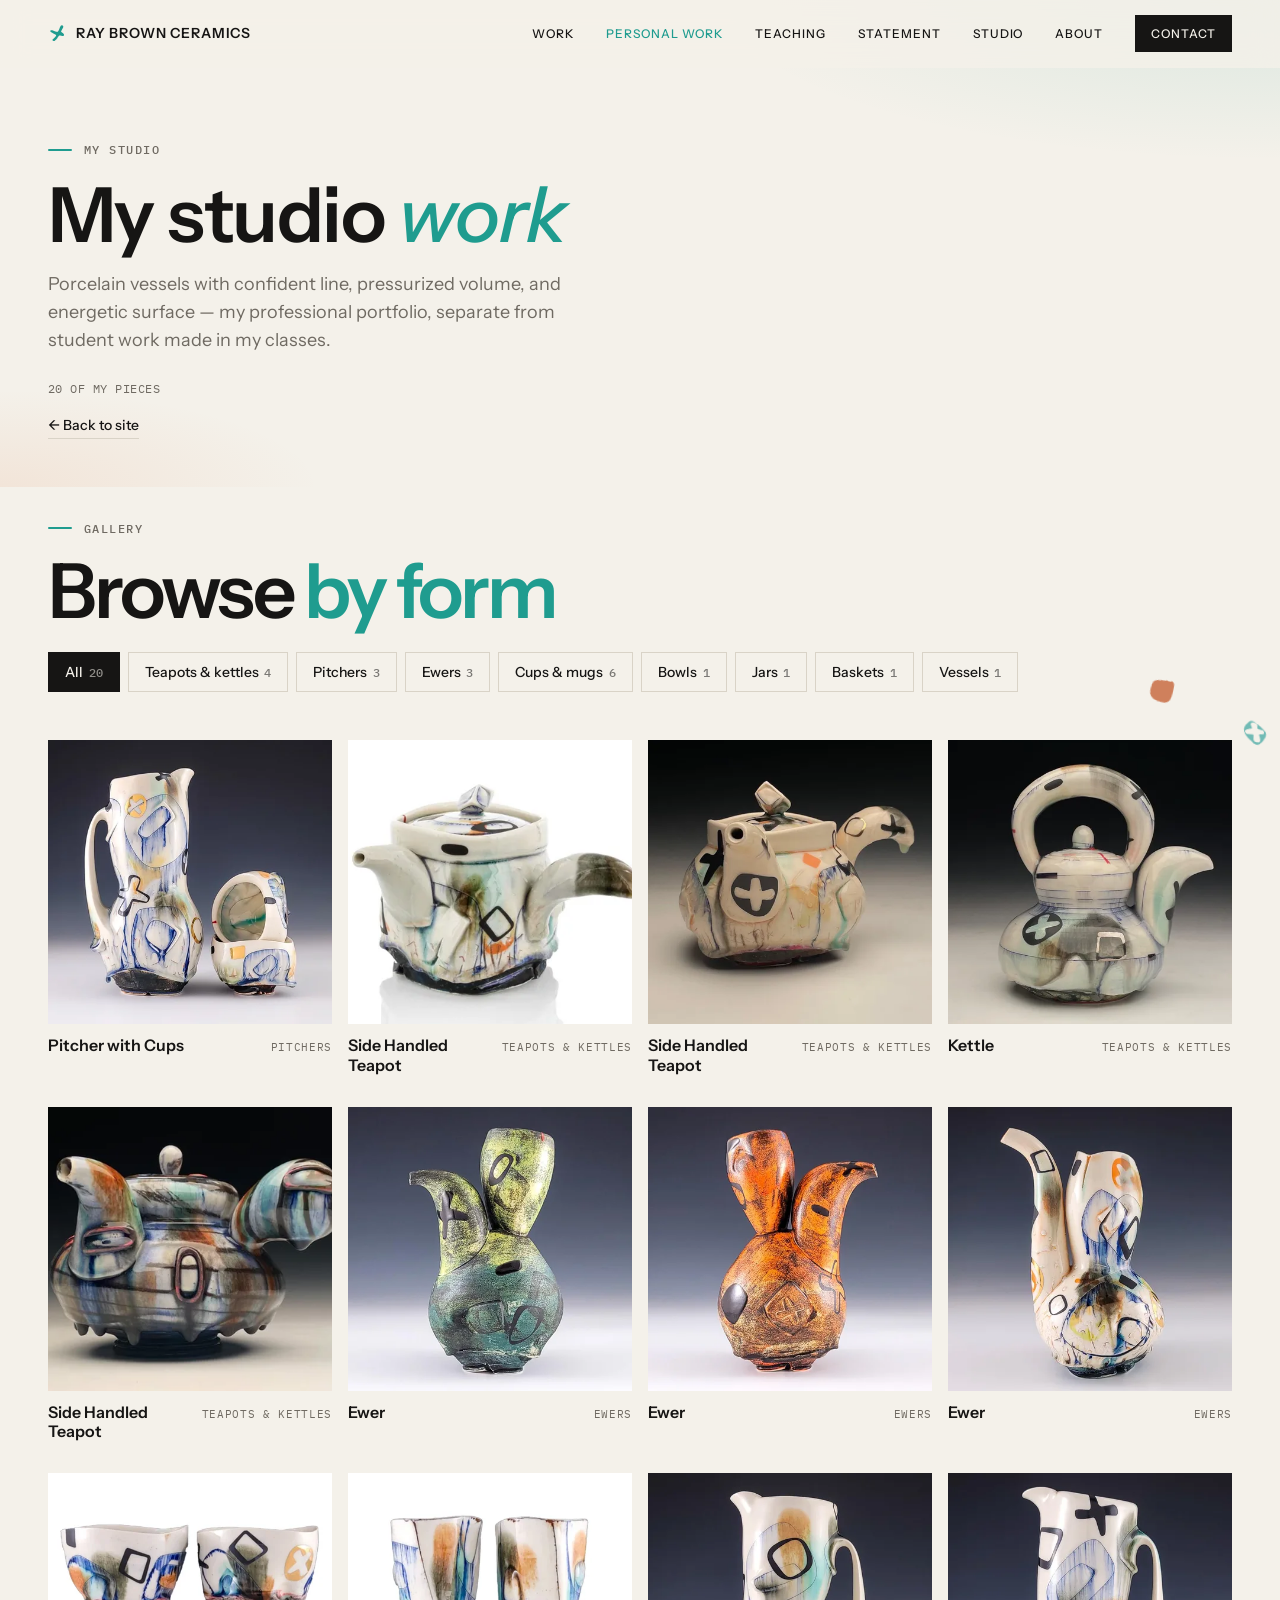
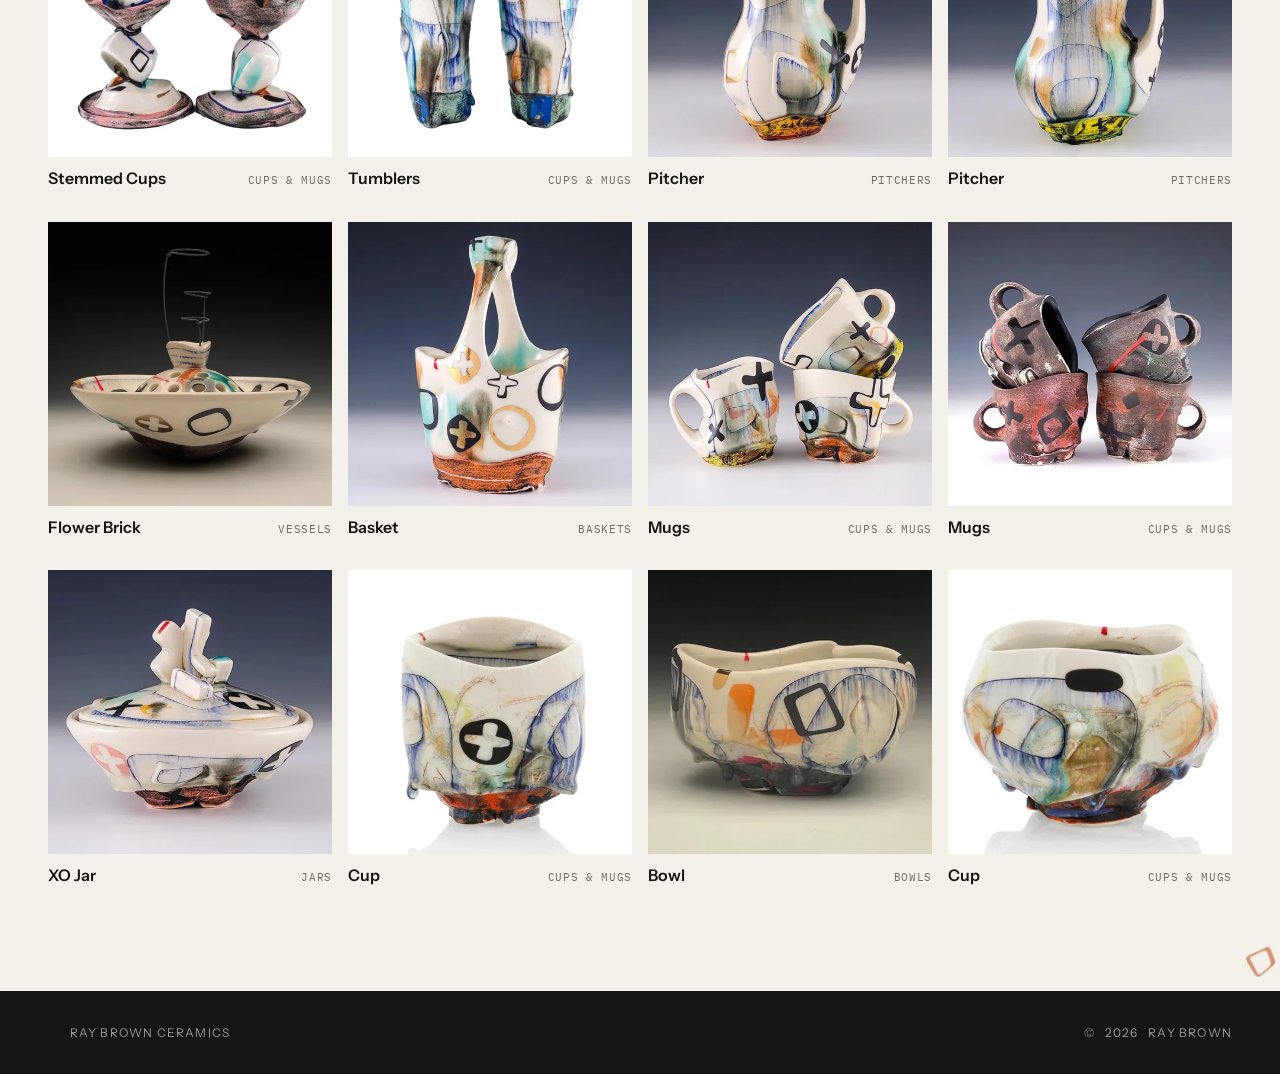
==== commit 9fd4f907: "Selected work heading; drop Oxford, MS outside About" ====
--- a/personal-work.html
+++ b/personal-work.html
@@ -4,7 +4,7 @@
     <meta charset="utf-8" />
     <meta name="viewport" content="width=device-width, initial-scale=1" />
     <title>Personal Work — Ray Brown Ceramics</title>
-    <meta name="description" content="My studio pottery — porcelain teapots, pitchers, ewers, cups, and vessels. Not student work. Oxford, Mississippi." />
+    <meta name="description" content="My studio pottery — porcelain teapots, pitchers, ewers, cups, and vessels. Not student work." />
     <link rel="canonical" href="https://www.raybrownceramics.com/personal-work.html" />
     <link rel="icon" href="favicon.ico" sizes="48x48" />
     <link rel="icon" href="assets/icons/favicon.svg" type="image/svg+xml" />
@@ -14,7 +14,7 @@
     <meta property="og:type" content="website" />
     <meta property="og:site_name" content="Ray Brown Ceramics" />
     <meta property="og:title" content="Personal Work — Ray Brown Ceramics" />
-    <meta property="og:description" content="My studio pottery — porcelain teapots, pitchers, ewers, cups, and vessels. Not student work. Oxford, Mississippi." />
+    <meta property="og:description" content="My studio pottery — porcelain teapots, pitchers, ewers, cups, and vessels. Not student work." />
     <meta property="og:url" content="https://www.raybrownceramics.com/personal-work.html" />
     <meta property="og:image" content="https://www.raybrownceramics.com/assets/social/og-image.jpg" />
     <meta name="twitter:card" content="summary_large_image" />
@@ -92,7 +92,6 @@
           </p>
           <div class="portfolio-meta reveal">
             <span><span data-portfolio-count>—</span> of my pieces</span>
-            <span>Oxford, Mississippi</span>
           </div>
           <a class="portfolio-back reveal" href="/">← Back to site</a>
         </div>
@@ -119,7 +118,7 @@
     <footer class="site-footer">
       <p>
         <svg class="mark mark--teal" aria-hidden="true"><use href="assets/marks/marks.svg#rb-cross-1" /></svg>
-        Ray Brown Ceramics — Oxford, Mississippi
+        Ray Brown Ceramics
       </p>
       <p>&copy; <span id="year"></span> Ray Brown</p>
     </footer>
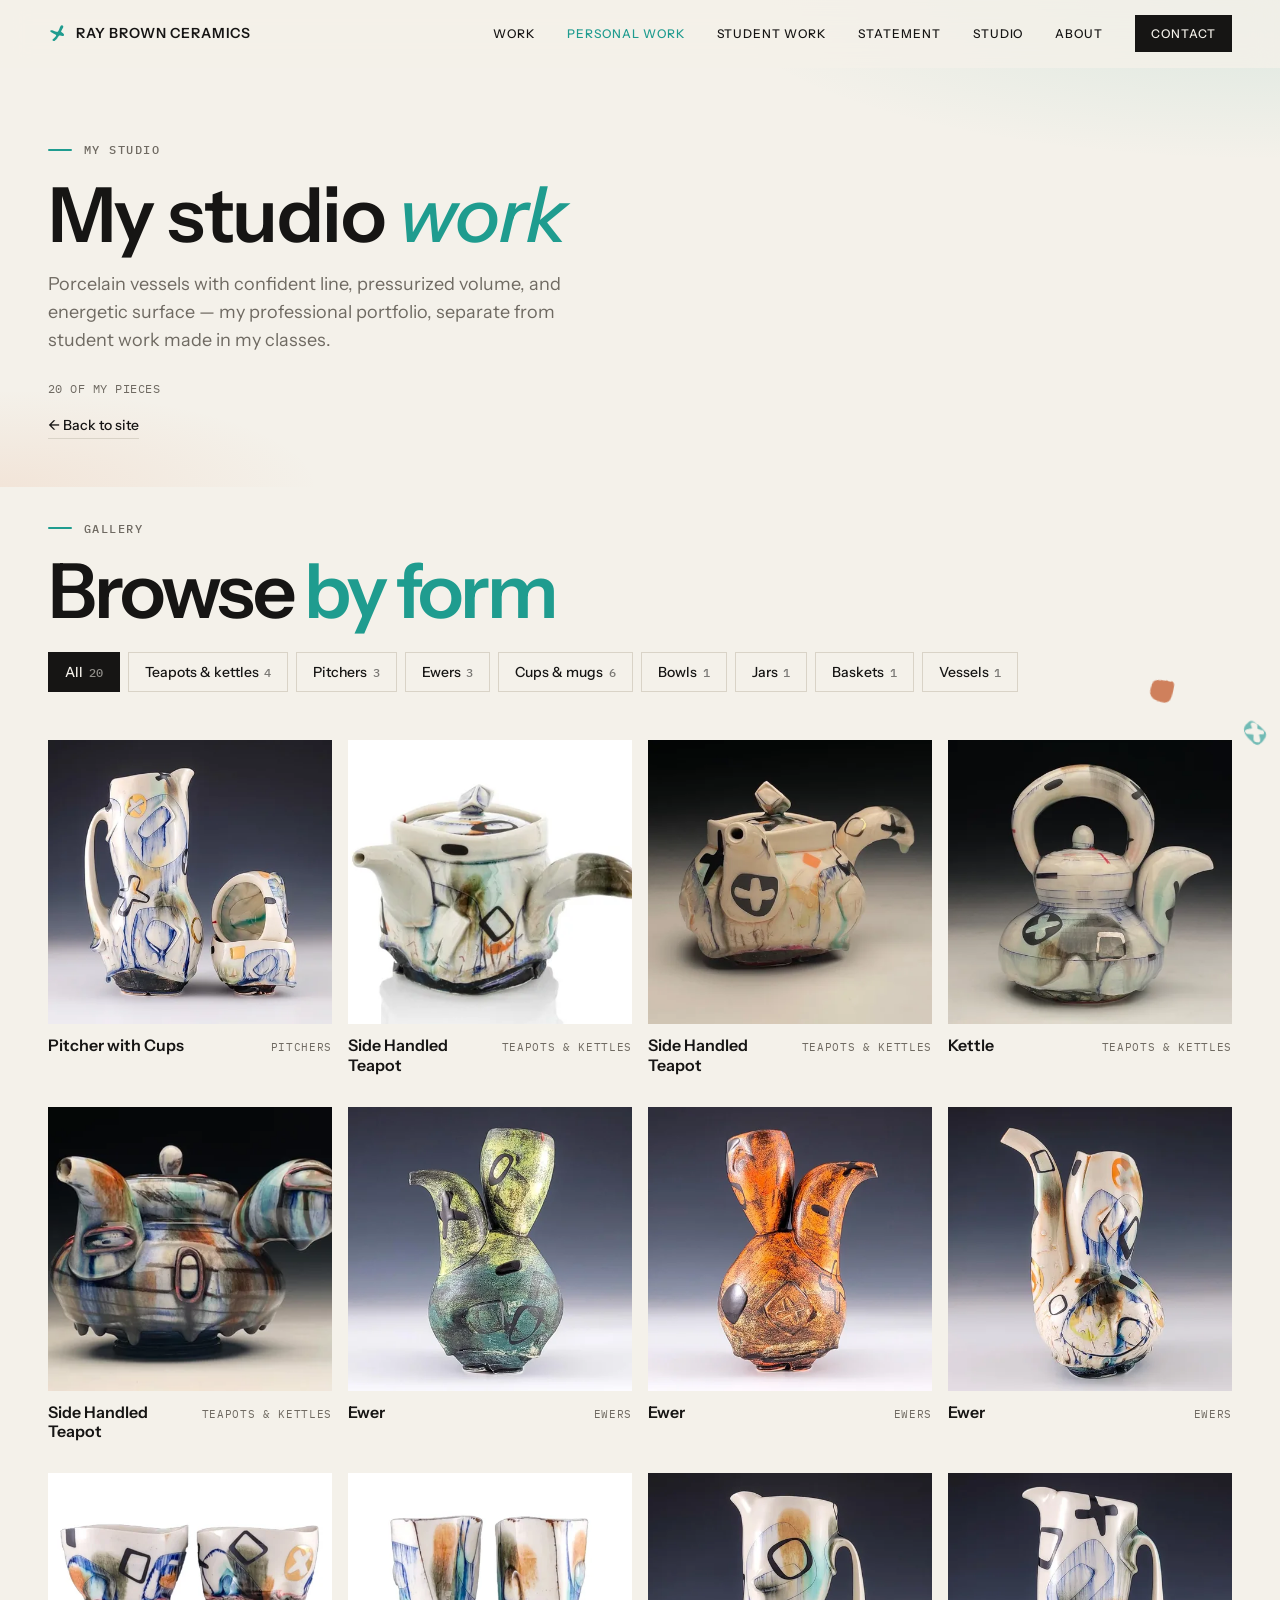
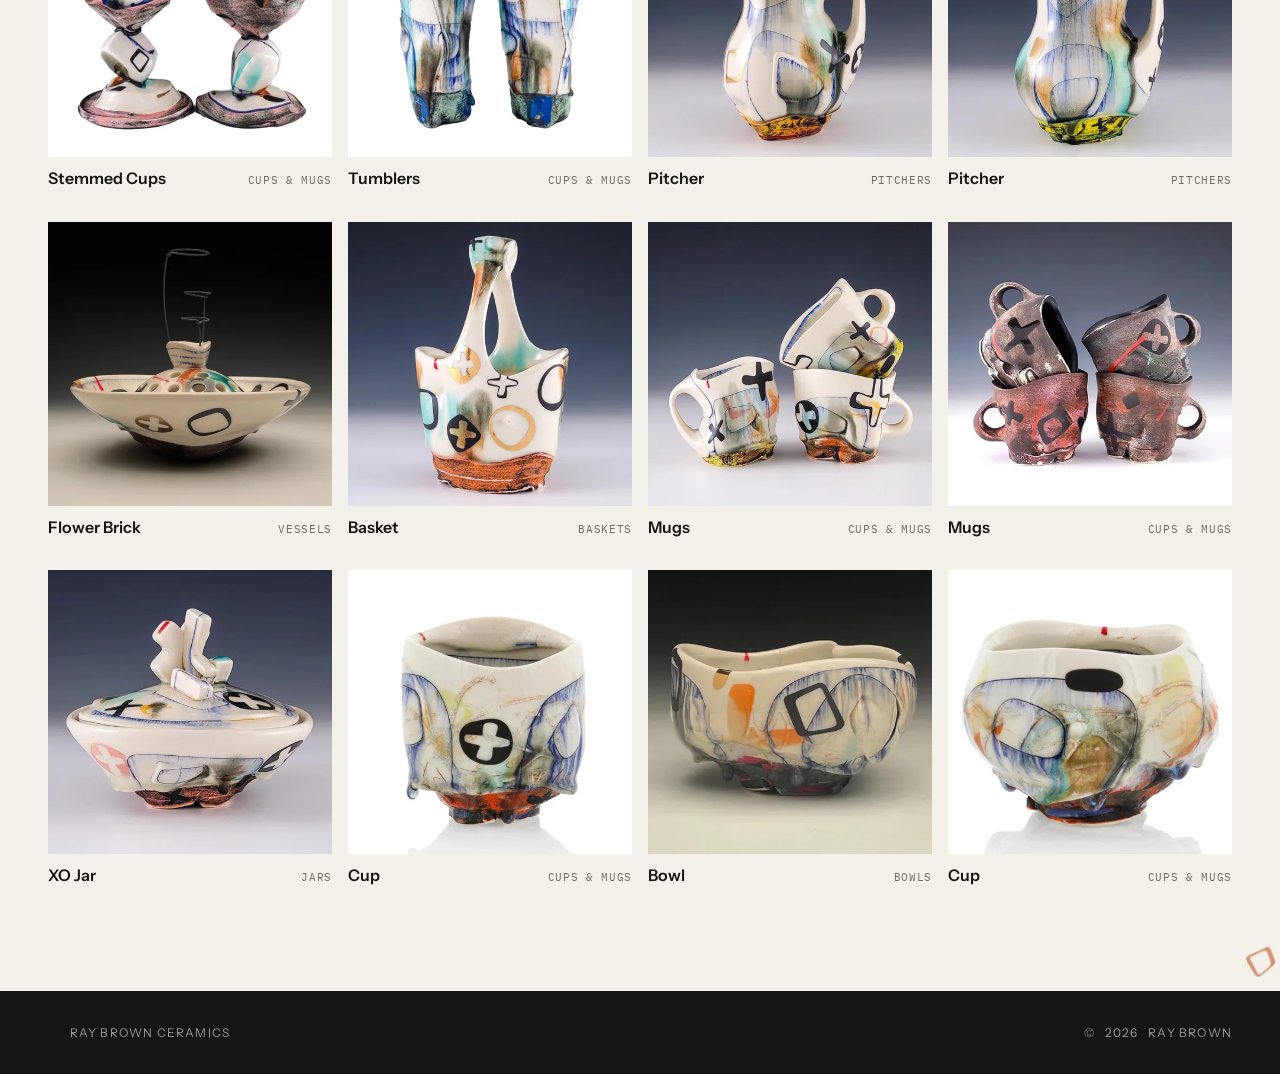
==== commit fdff5867: "Nav: Teaching -> Student Work, jumps to homepage student section" ====
--- a/personal-work.html
+++ b/personal-work.html
@@ -72,7 +72,7 @@
       <nav class="site-nav" id="site-nav" aria-label="Primary">
         <a href="/#work">Work</a>
         <a href="personal-work.html" class="is-current" aria-current="page">Personal Work</a>
-        <a href="student-work.html">Teaching</a>
+        <a href="/#teaching">Student Work</a>
         <a href="/#statement">Statement</a>
         <a href="/#studio">Studio</a>
         <a href="/#about">About</a>
--- a/css/sections.css
+++ b/css/sections.css
@@ -58,7 +58,10 @@
   .statement-body {
     grid-template-columns: 1fr 1fr;
     gap: var(--space-7);
-    max-width: 52rem;
+    max-width: 58rem;
+    font-size: 1.25rem;
+    line-height: 1.65;
+    color: color-mix(in srgb, var(--color-cream) 86%, transparent);
   }
 }
 
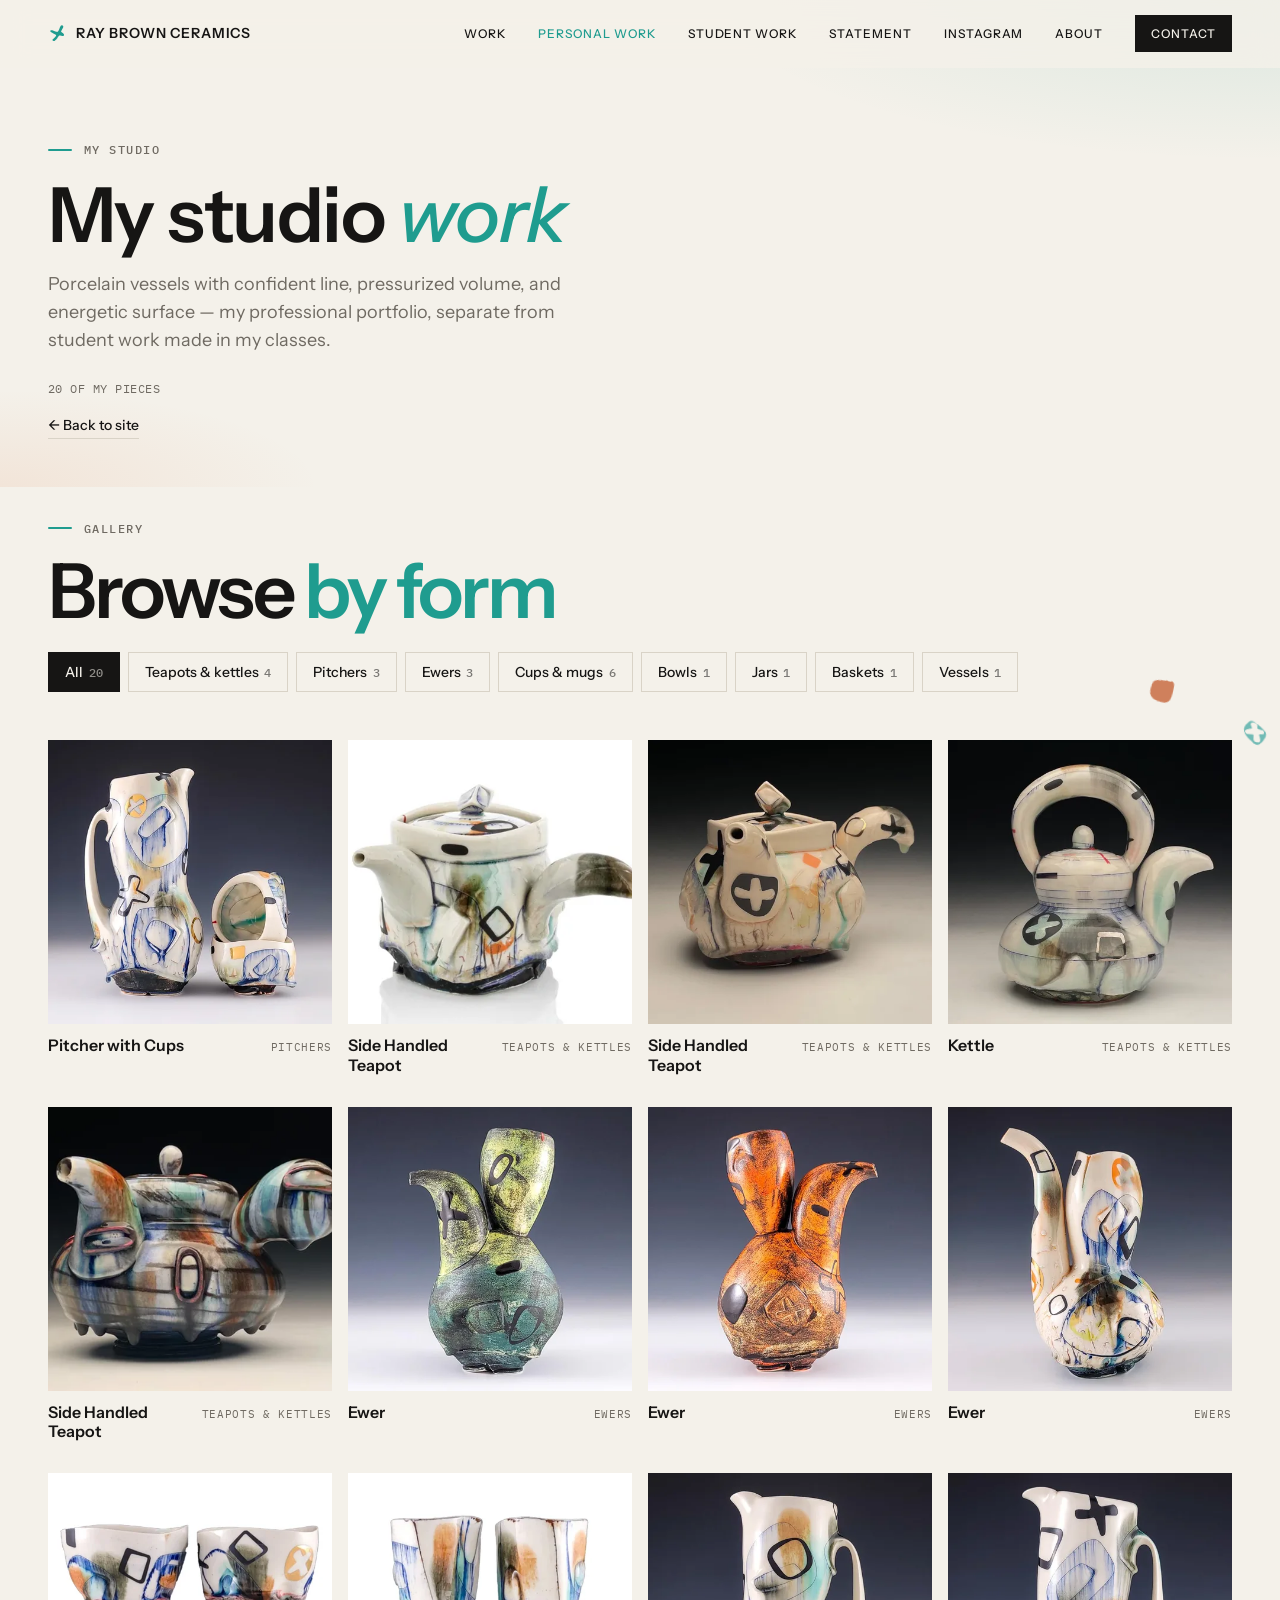
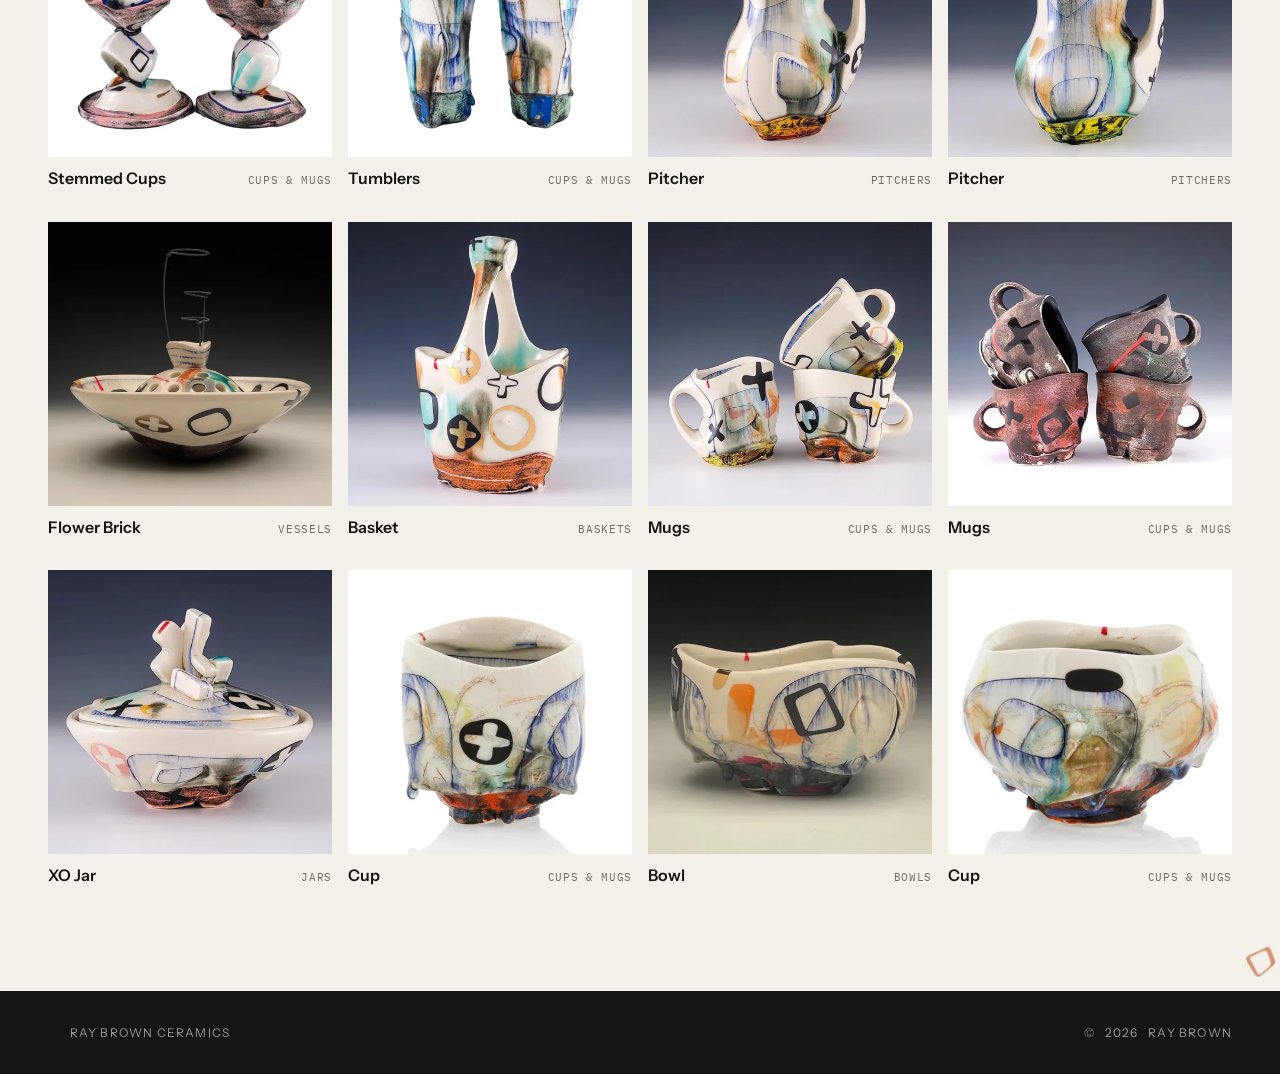
==== commit d91544c7: "Nav: Studio -> Instagram" ====
--- a/personal-work.html
+++ b/personal-work.html
@@ -74,7 +74,7 @@
         <a href="personal-work.html" class="is-current" aria-current="page">Personal Work</a>
         <a href="/#teaching">Student Work</a>
         <a href="/#statement">Statement</a>
-        <a href="/#studio">Studio</a>
+        <a href="/#studio">Instagram</a>
         <a href="/#about">About</a>
         <a class="nav-cta" href="/#contact">Contact</a>
       </nav>
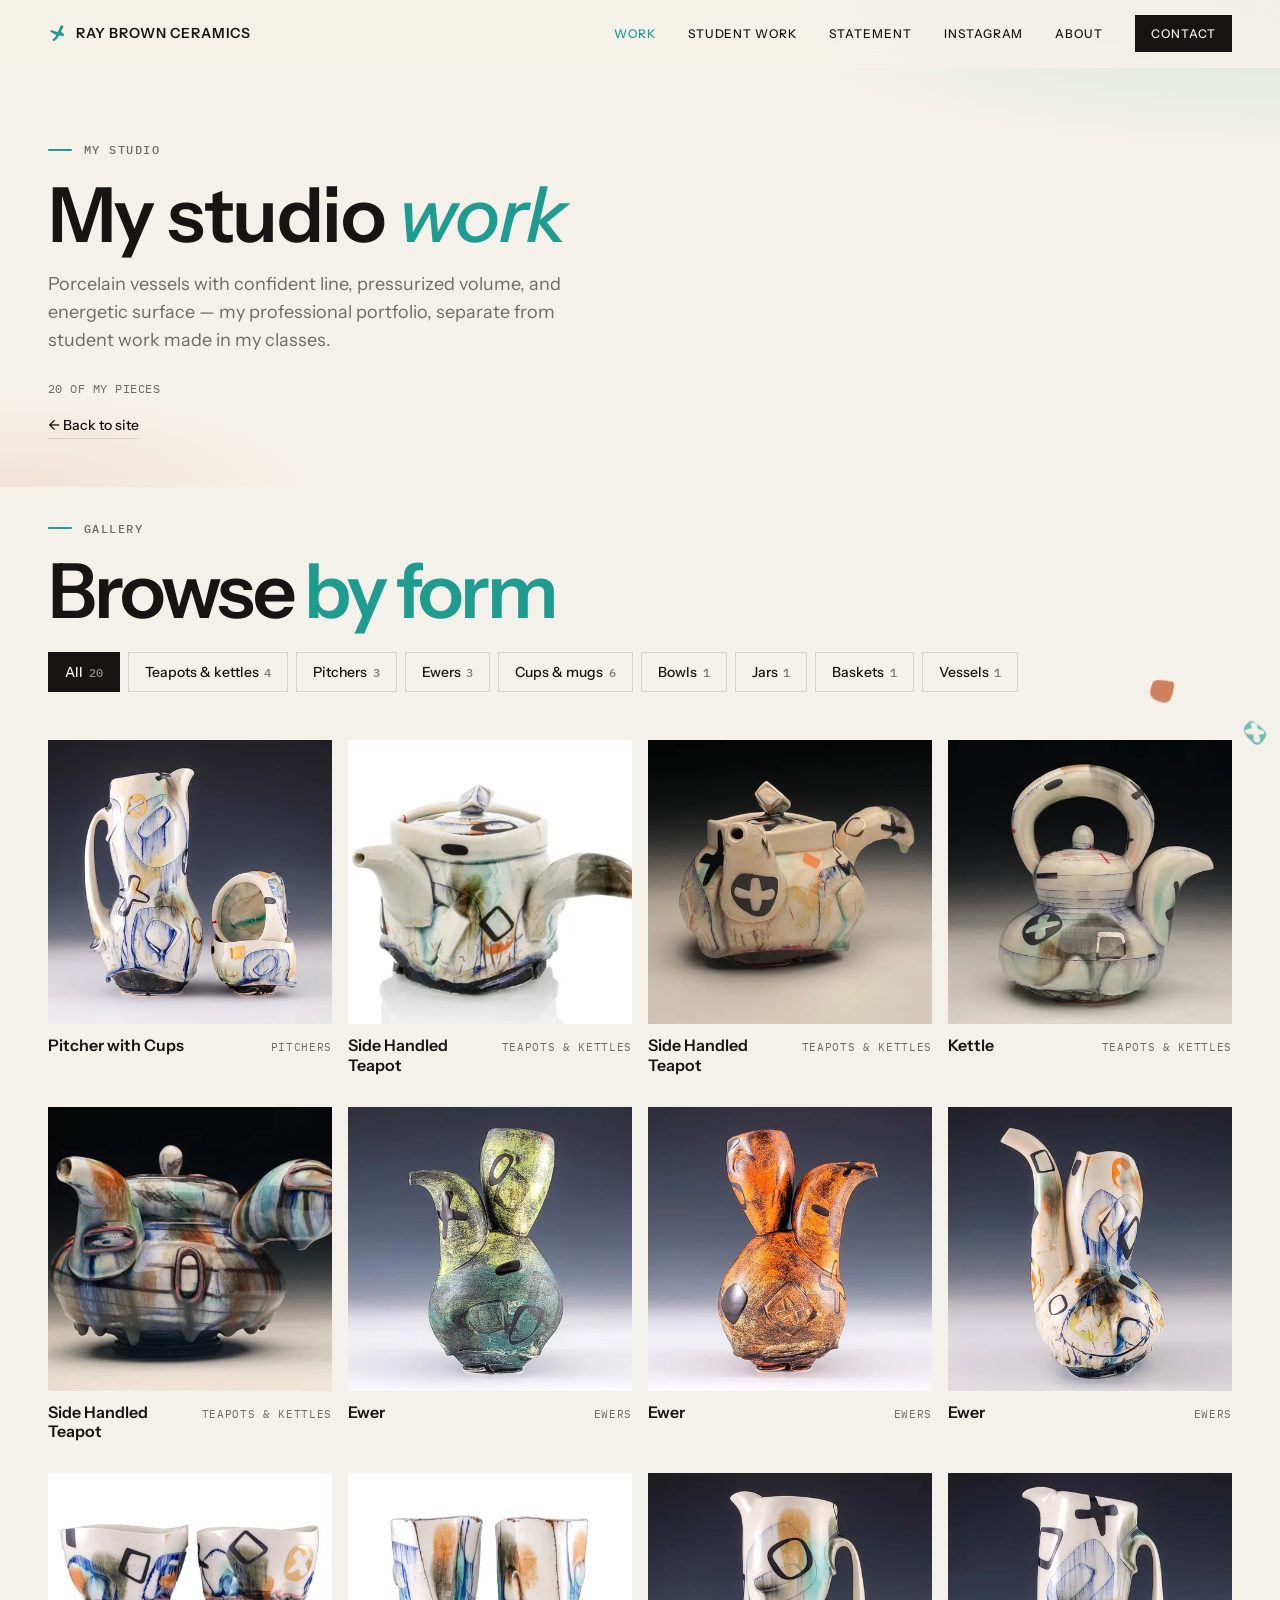
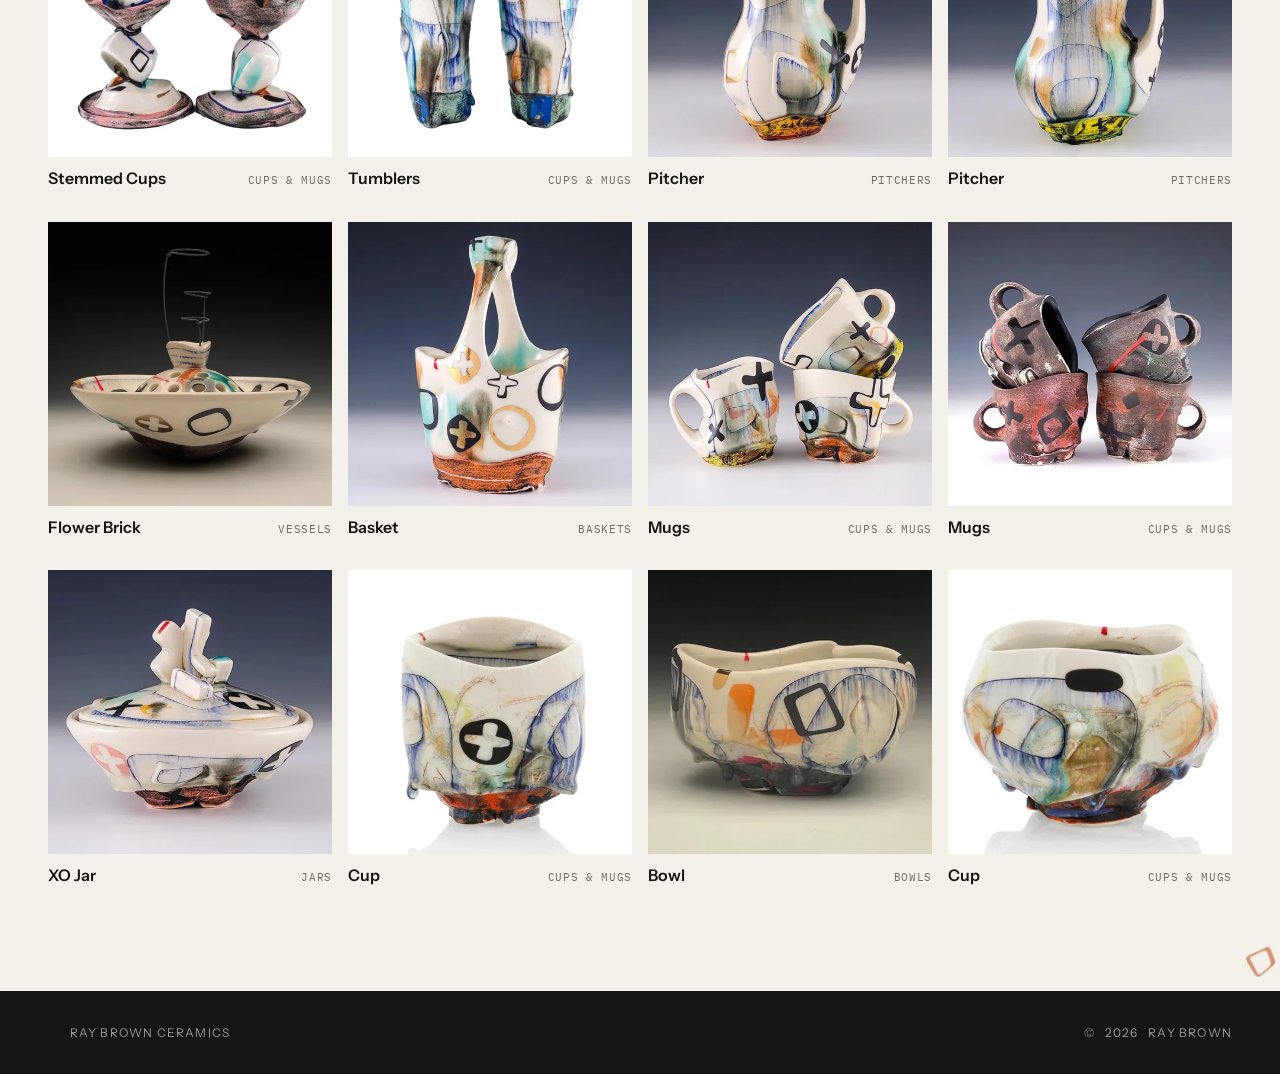
==== commit 4a499315: "Homepage: 8 PDF-portfolio pieces, single Work nav link, desktop hides slide counter" ====
--- a/personal-work.html
+++ b/personal-work.html
@@ -70,8 +70,7 @@
         <span class="nav-toggle-bars" aria-hidden="true"></span>
       </button>
       <nav class="site-nav" id="site-nav" aria-label="Primary">
-        <a href="/#work">Work</a>
-        <a href="personal-work.html" class="is-current" aria-current="page">Personal Work</a>
+        <a href="/#work" class="is-current">Work</a>
         <a href="/#teaching">Student Work</a>
         <a href="/#statement">Statement</a>
         <a href="/#studio">Instagram</a>
--- a/css/work.css
+++ b/css/work.css
@@ -305,3 +305,8 @@
     transform: translateY(12px) scale(0.985);
   }
 }
+
+/* Slide counter is a mobile carousel affordance only */
+.work-progress {
+  display: none;
+}
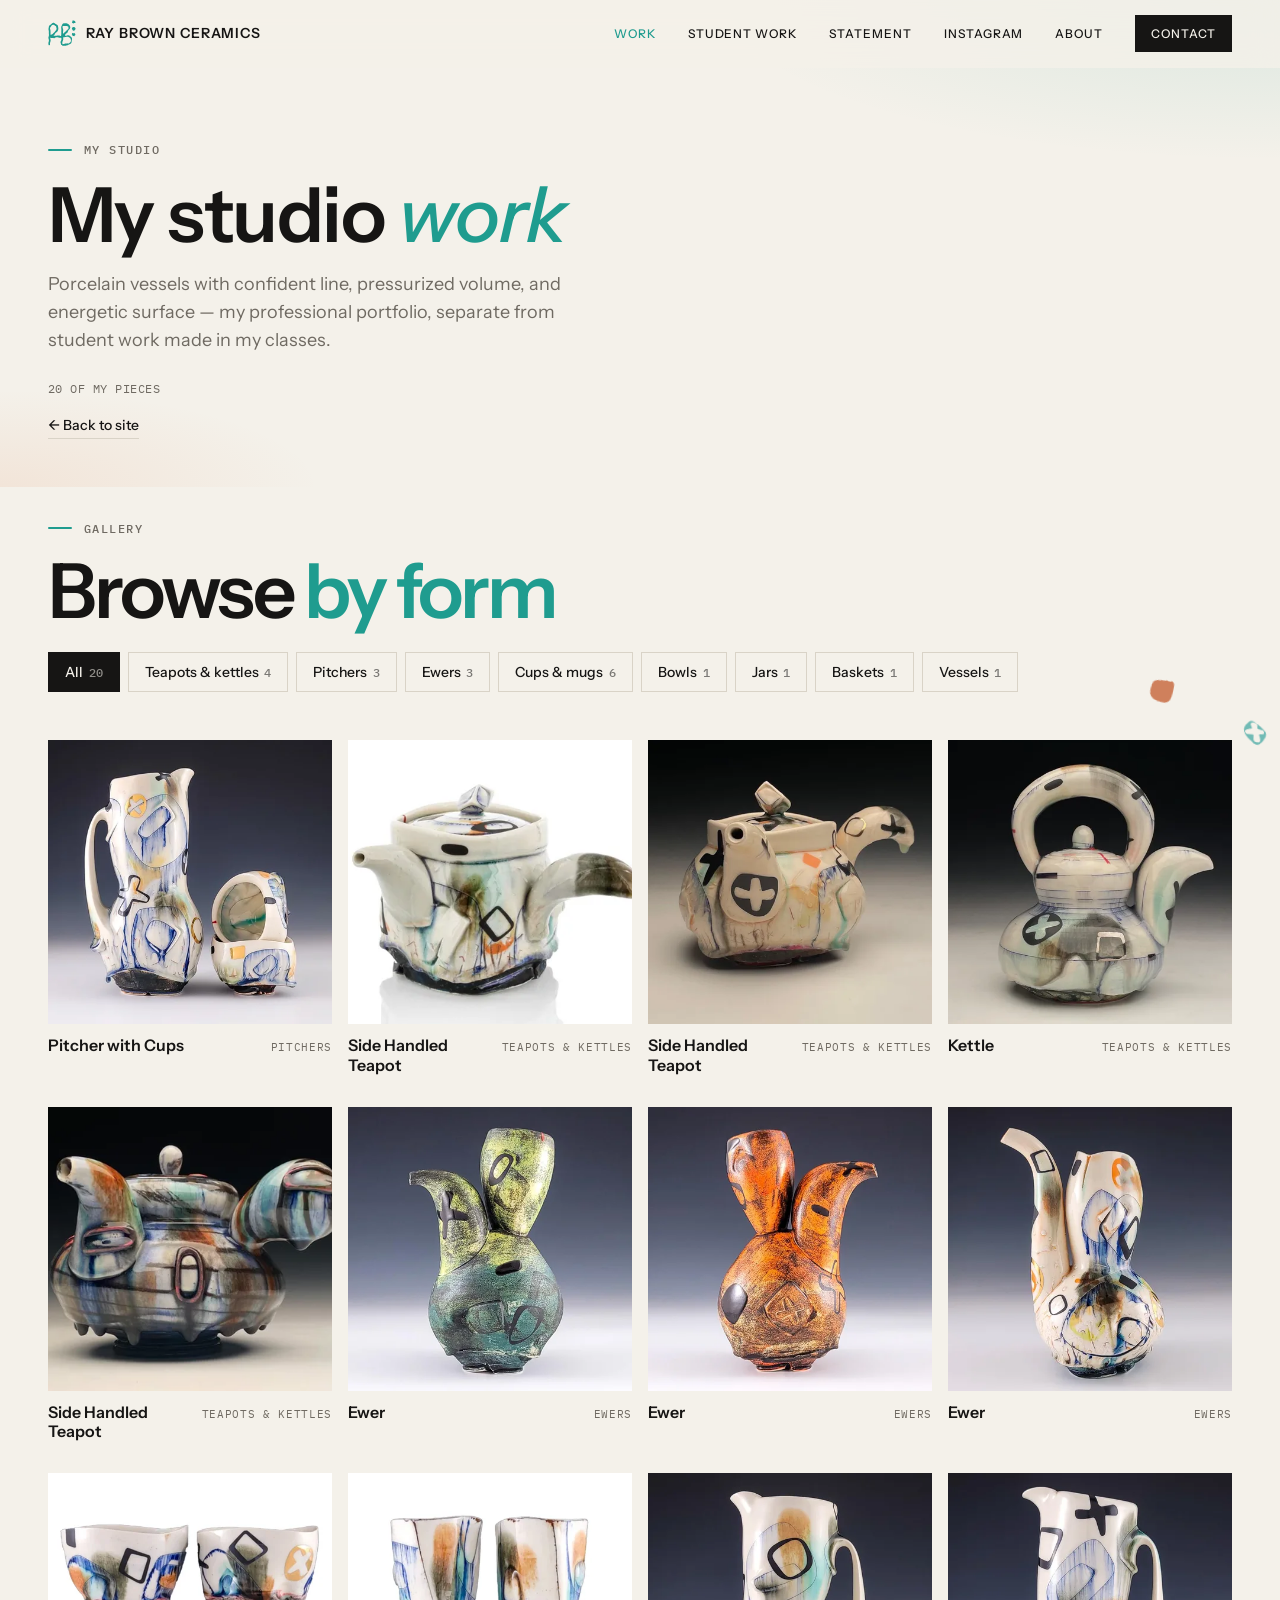
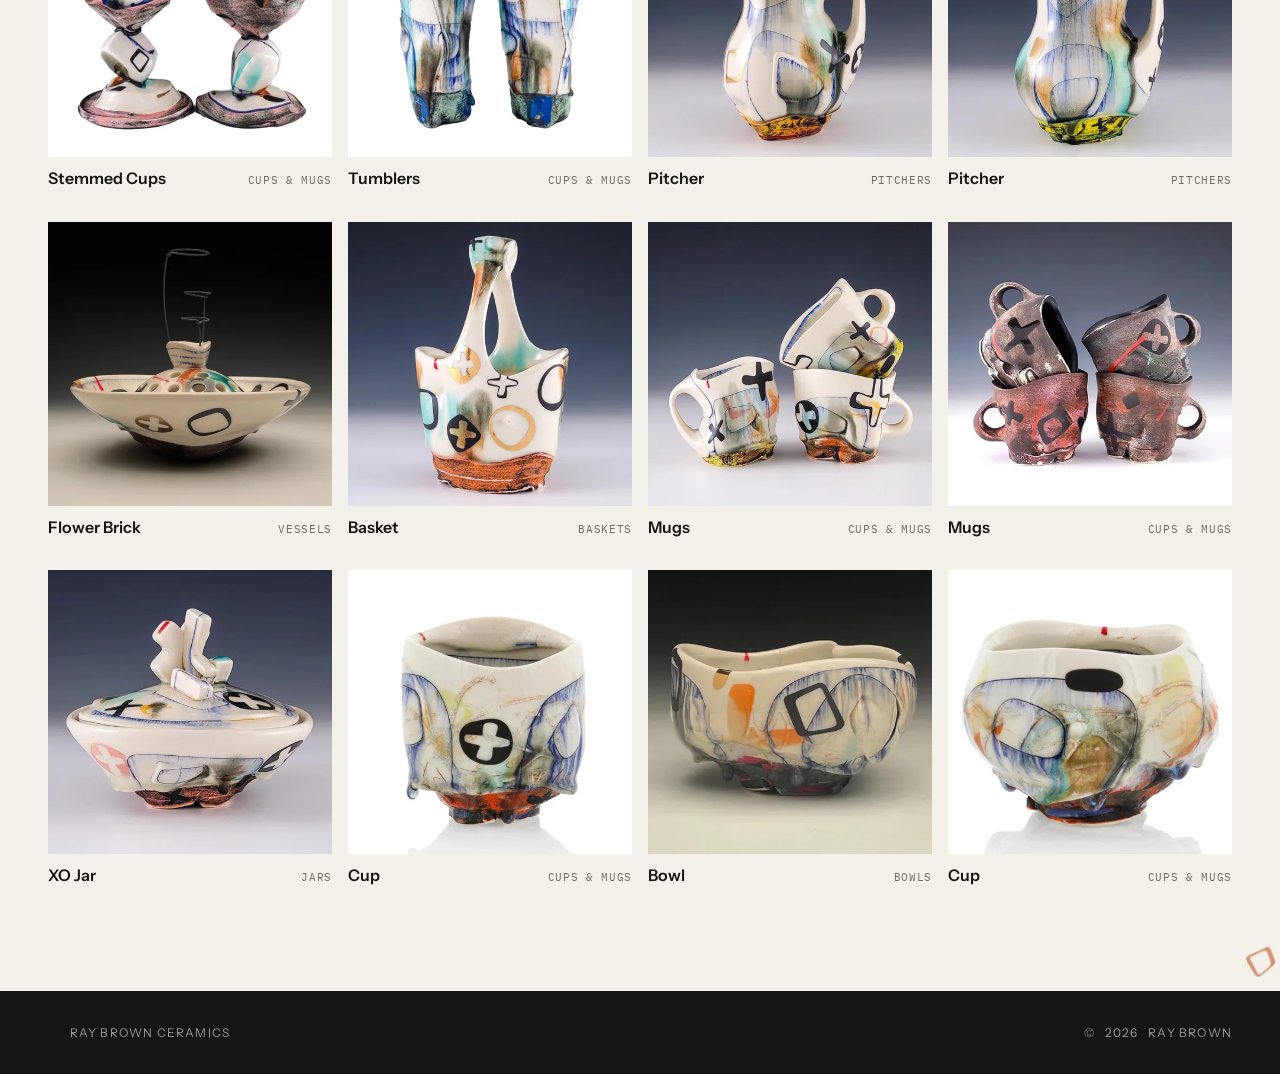
==== commit 95f67659: "Replace nav mark and favicons with Ray's traced RB stamp" ====
--- a/personal-work.html
+++ b/personal-work.html
@@ -25,14 +25,14 @@
       href="https://fonts.googleapis.com/css2?family=Instrument+Sans:wght@400;500;600;700&family=IBM+Plex+Mono:wght@400;500&display=swap"
       rel="stylesheet"
     />
-    <link rel="stylesheet" href="css/tokens.css" />
-    <link rel="stylesheet" href="css/base.css" />
-    <link rel="stylesheet" href="css/layout.css" />
-    <link rel="stylesheet" href="css/work.css" />
-    <link rel="stylesheet" href="css/sections.css" />
-    <link rel="stylesheet" href="css/portfolio.css" />
-    <link rel="stylesheet" href="css/motion.css" />
-    <link rel="stylesheet" href="css/mobile.css" />
+    <link rel="stylesheet" href="css/tokens.css?v=202610231518" />
+    <link rel="stylesheet" href="css/base.css?v=202610231518" />
+    <link rel="stylesheet" href="css/layout.css?v=202610231518" />
+    <link rel="stylesheet" href="css/work.css?v=202610231518" />
+    <link rel="stylesheet" href="css/sections.css?v=202610231518" />
+    <link rel="stylesheet" href="css/portfolio.css?v=202610231518" />
+    <link rel="stylesheet" href="css/motion.css?v=202610231518" />
+    <link rel="stylesheet" href="css/mobile.css?v=202610231518" />
   </head>
   <body data-portfolio-page="personal">
     <svg width="0" height="0" class="sr-only" aria-hidden="true">
@@ -57,7 +57,7 @@
 
     <header class="site-header">
       <a class="brand" href="/">
-        <svg class="mark" aria-hidden="true"><use href="assets/marks/marks.svg#rb-cross-1" /></svg>
+        <svg class="mark brand-stamp" aria-hidden="true"><use href="assets/marks/marks.svg#rb-stamp" /></svg>
         Ray Brown Ceramics
       </a>
       <button
--- a/css/layout.css
+++ b/css/layout.css
@@ -273,3 +273,14 @@
     padding-block: var(--space-8);
   }
 }
+
+/* Ray's RB stamp, traced from a real impression */
+.brand .brand-stamp {
+  width: 1.75rem;
+  height: 1.65rem;
+  font-size: inherit;
+}
+
+.brand:hover .brand-stamp {
+  transform: none;
+}
--- a/css/sections.css
+++ b/css/sections.css
@@ -230,6 +230,7 @@
 }
 
 .contact-links {
+  align-items: center;
   display: flex;
   justify-content: center;
   flex-wrap: wrap;
@@ -304,3 +305,12 @@
     display: none;
   }
 }
+
+/* Plain note in the contact row: not a link, no hover */
+.contact-links .contact-note {
+  min-height: 44px;
+  display: inline-flex;
+  align-items: center;
+  color: var(--color-muted);
+  cursor: default;
+}
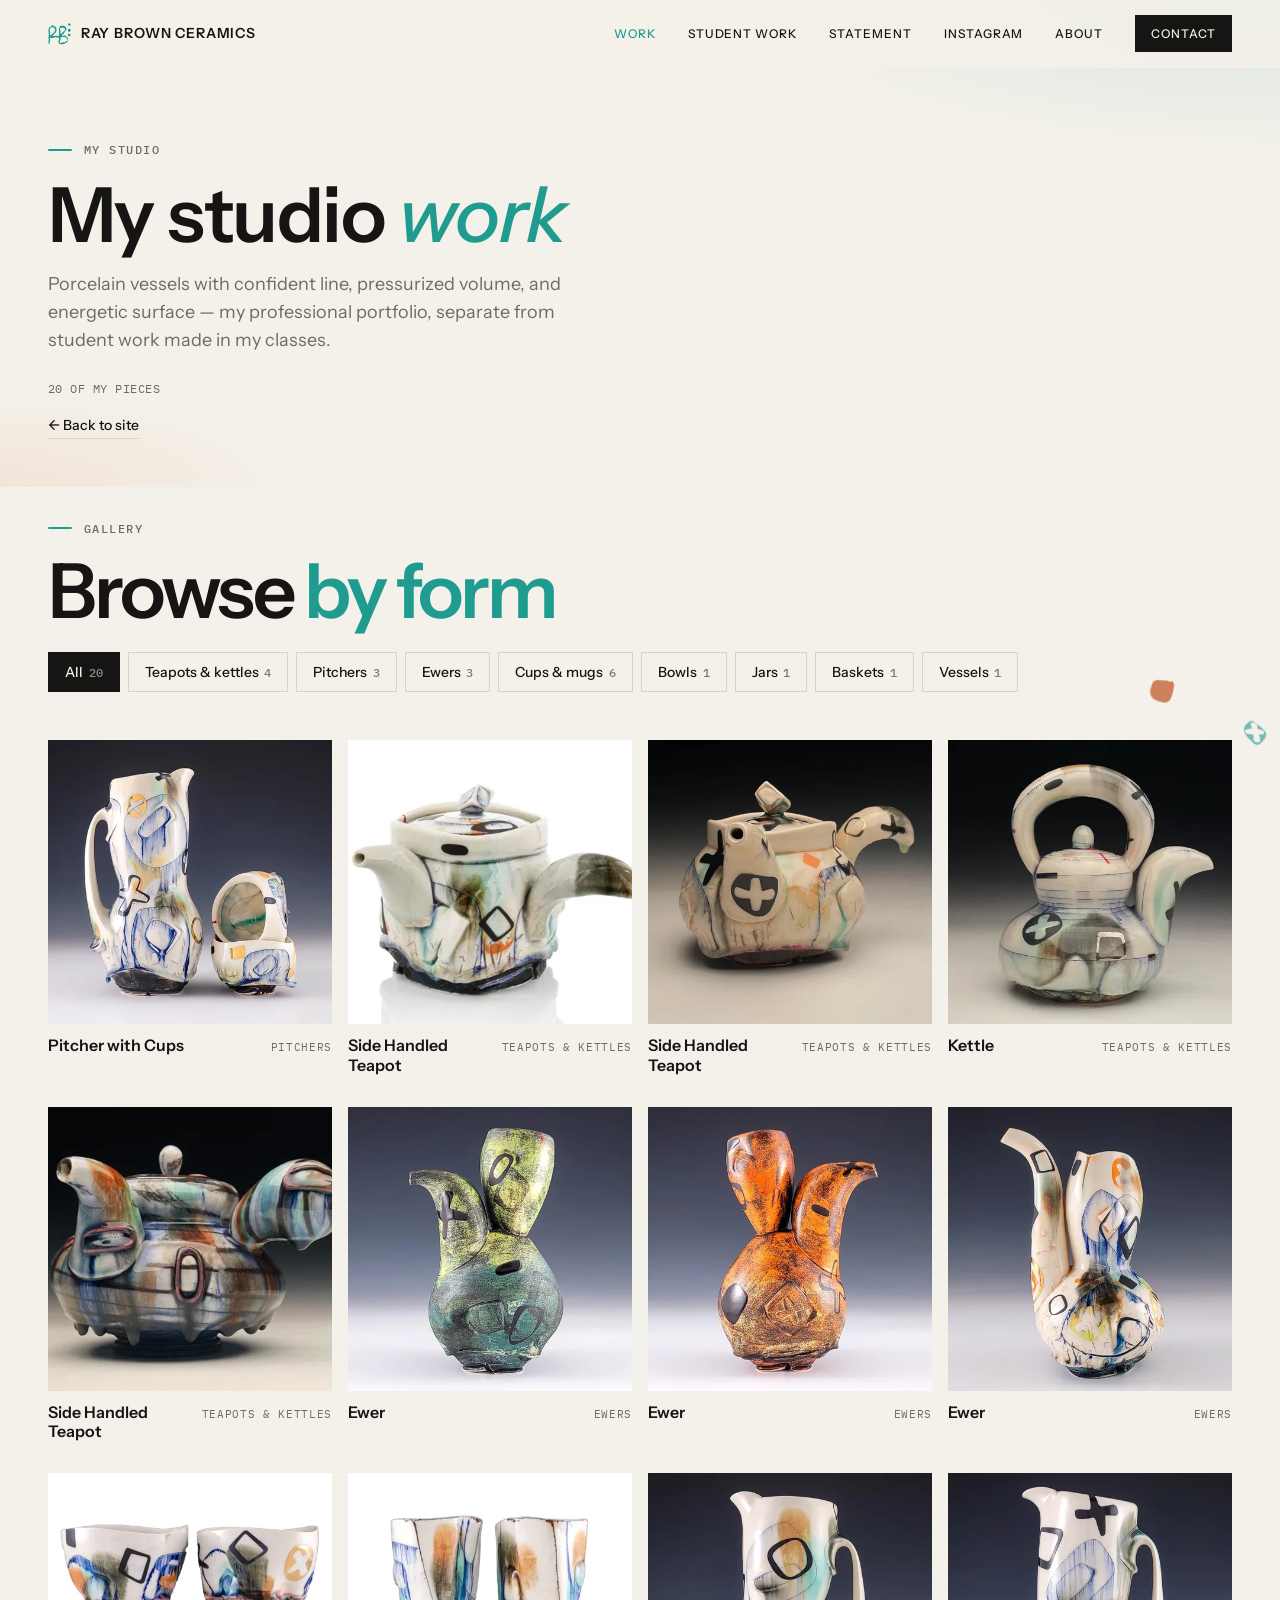
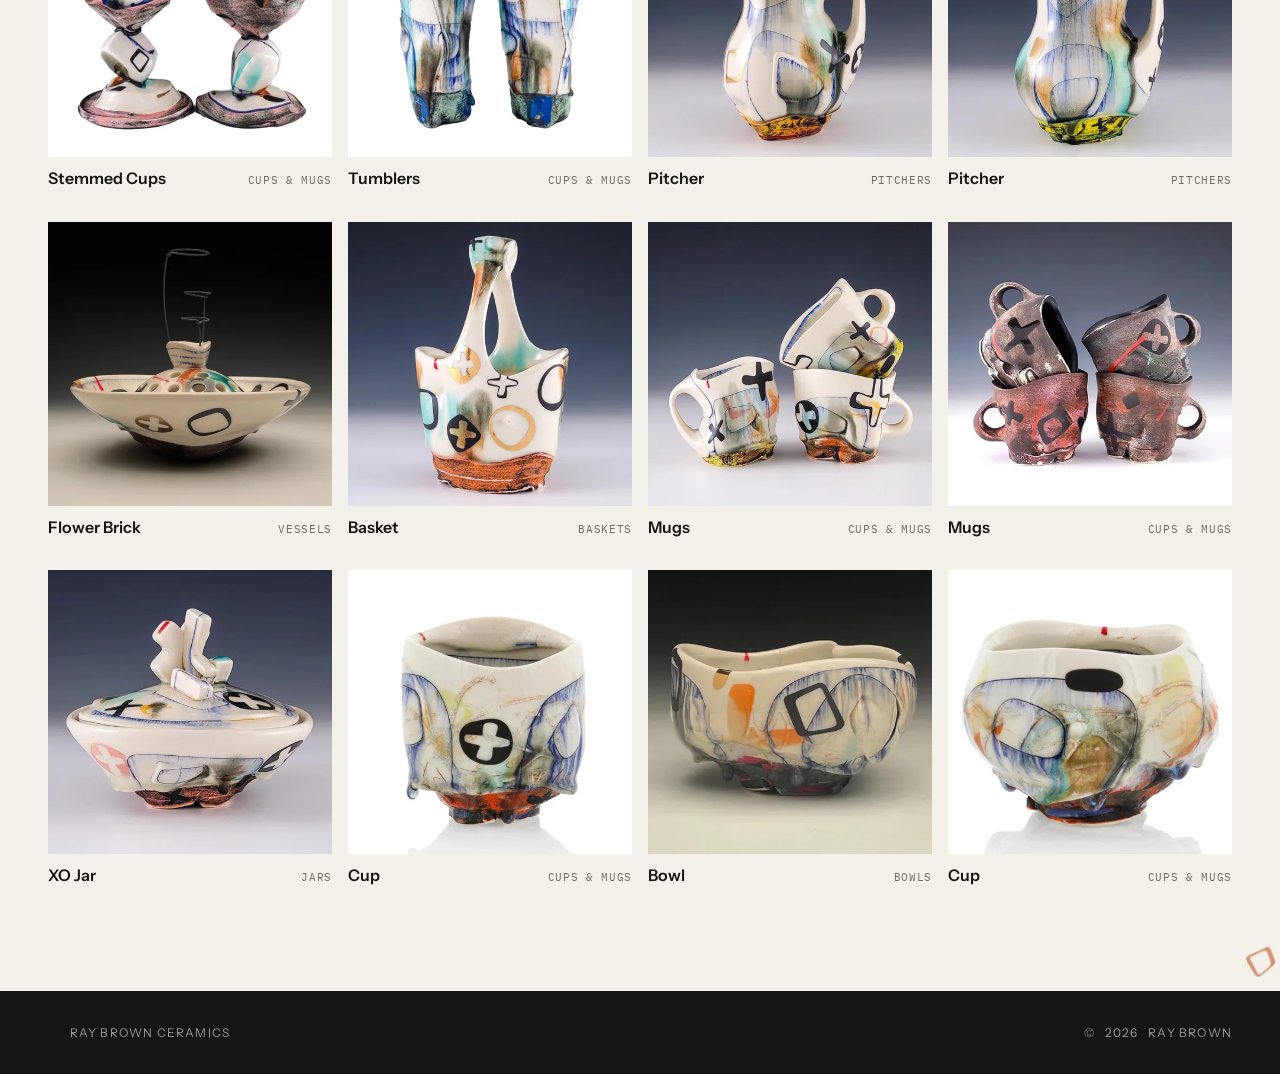
==== commit de346ae4: "Nav stamp a touch smaller" ====
--- a/personal-work.html
+++ b/personal-work.html
@@ -25,14 +25,14 @@
       href="https://fonts.googleapis.com/css2?family=Instrument+Sans:wght@400;500;600;700&family=IBM+Plex+Mono:wght@400;500&display=swap"
       rel="stylesheet"
     />
-    <link rel="stylesheet" href="css/tokens.css?v=202610231518" />
-    <link rel="stylesheet" href="css/base.css?v=202610231518" />
-    <link rel="stylesheet" href="css/layout.css?v=202610231518" />
-    <link rel="stylesheet" href="css/work.css?v=202610231518" />
-    <link rel="stylesheet" href="css/sections.css?v=202610231518" />
-    <link rel="stylesheet" href="css/portfolio.css?v=202610231518" />
-    <link rel="stylesheet" href="css/motion.css?v=202610231518" />
-    <link rel="stylesheet" href="css/mobile.css?v=202610231518" />
+    <link rel="stylesheet" href="css/tokens.css?v=202610231522" />
+    <link rel="stylesheet" href="css/base.css?v=202610231522" />
+    <link rel="stylesheet" href="css/layout.css?v=202610231522" />
+    <link rel="stylesheet" href="css/work.css?v=202610231522" />
+    <link rel="stylesheet" href="css/sections.css?v=202610231522" />
+    <link rel="stylesheet" href="css/portfolio.css?v=202610231522" />
+    <link rel="stylesheet" href="css/motion.css?v=202610231522" />
+    <link rel="stylesheet" href="css/mobile.css?v=202610231522" />
   </head>
   <body data-portfolio-page="personal">
     <svg width="0" height="0" class="sr-only" aria-hidden="true">
--- a/css/layout.css
+++ b/css/layout.css
@@ -276,8 +276,8 @@
 
 /* Ray's RB stamp, traced from a real impression */
 .brand .brand-stamp {
-  width: 1.75rem;
-  height: 1.65rem;
+  width: 1.45rem;
+  height: 1.36rem;
   font-size: inherit;
 }
 
